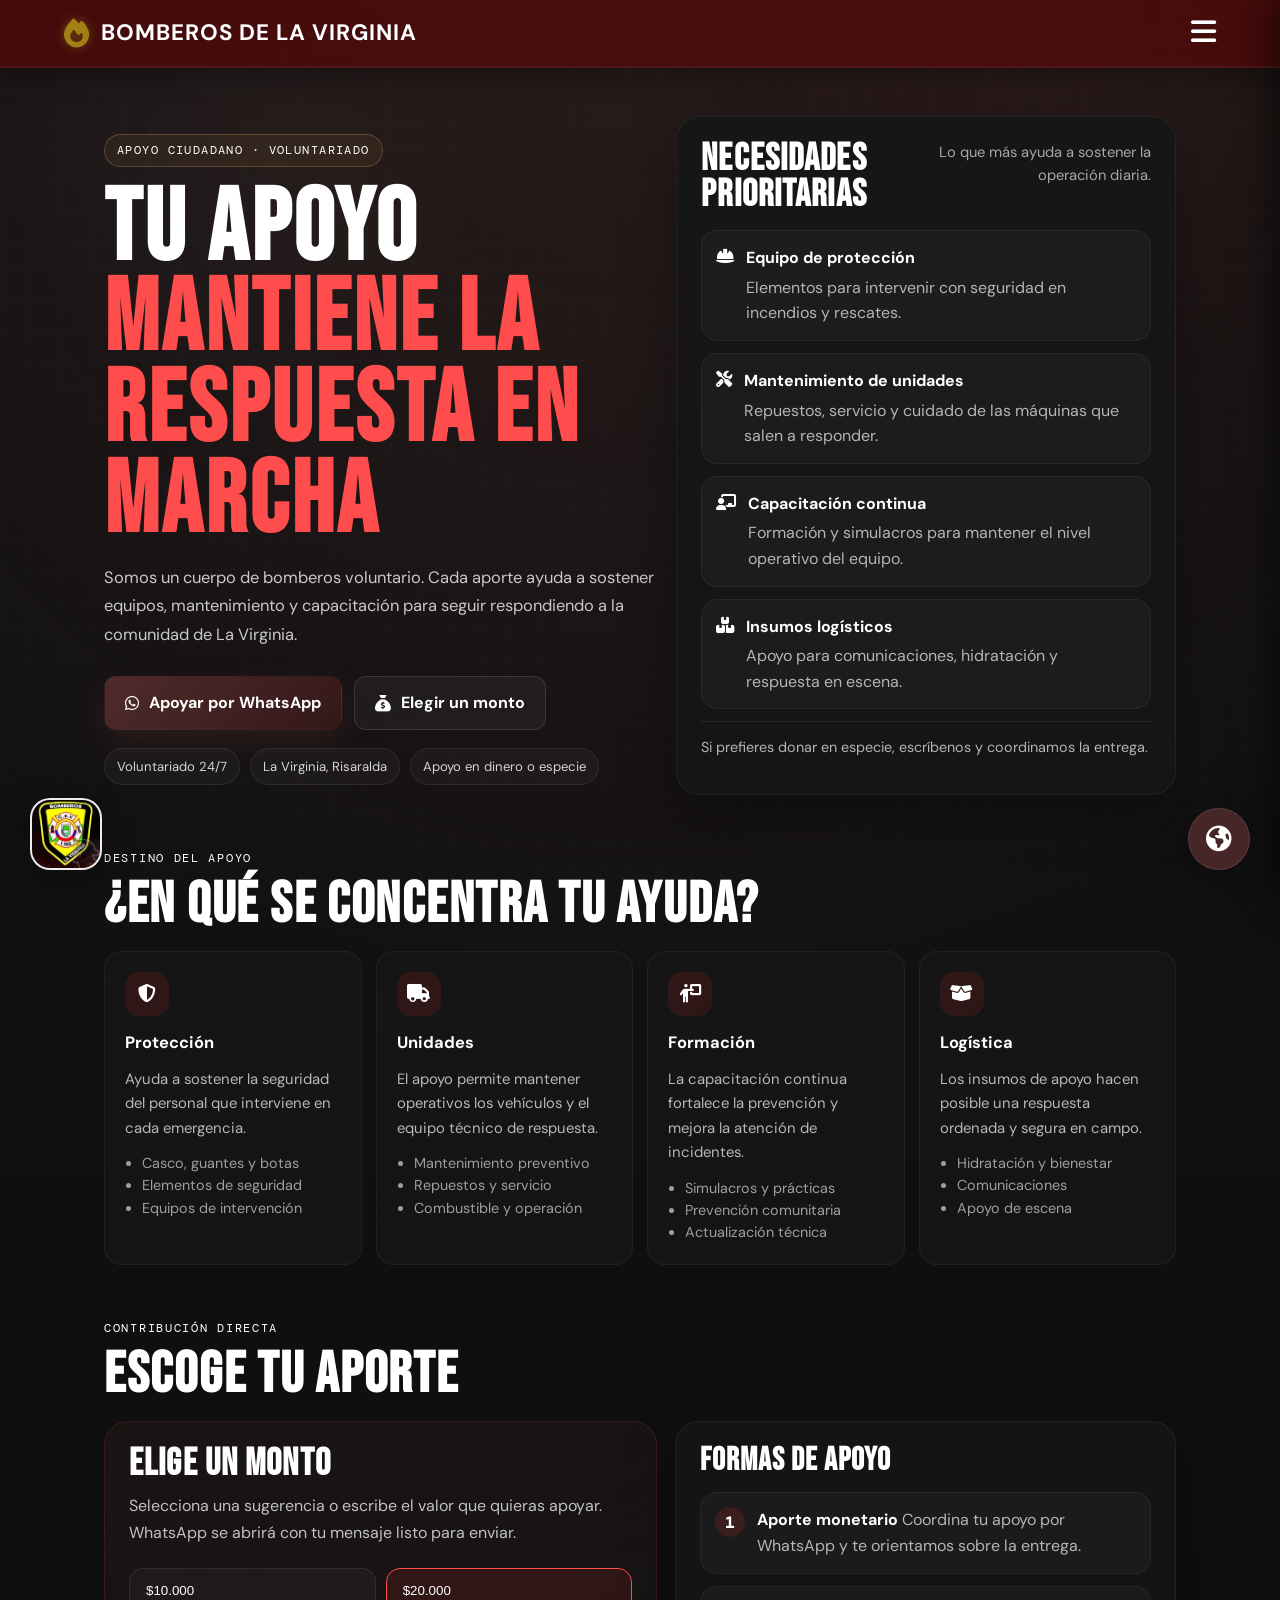
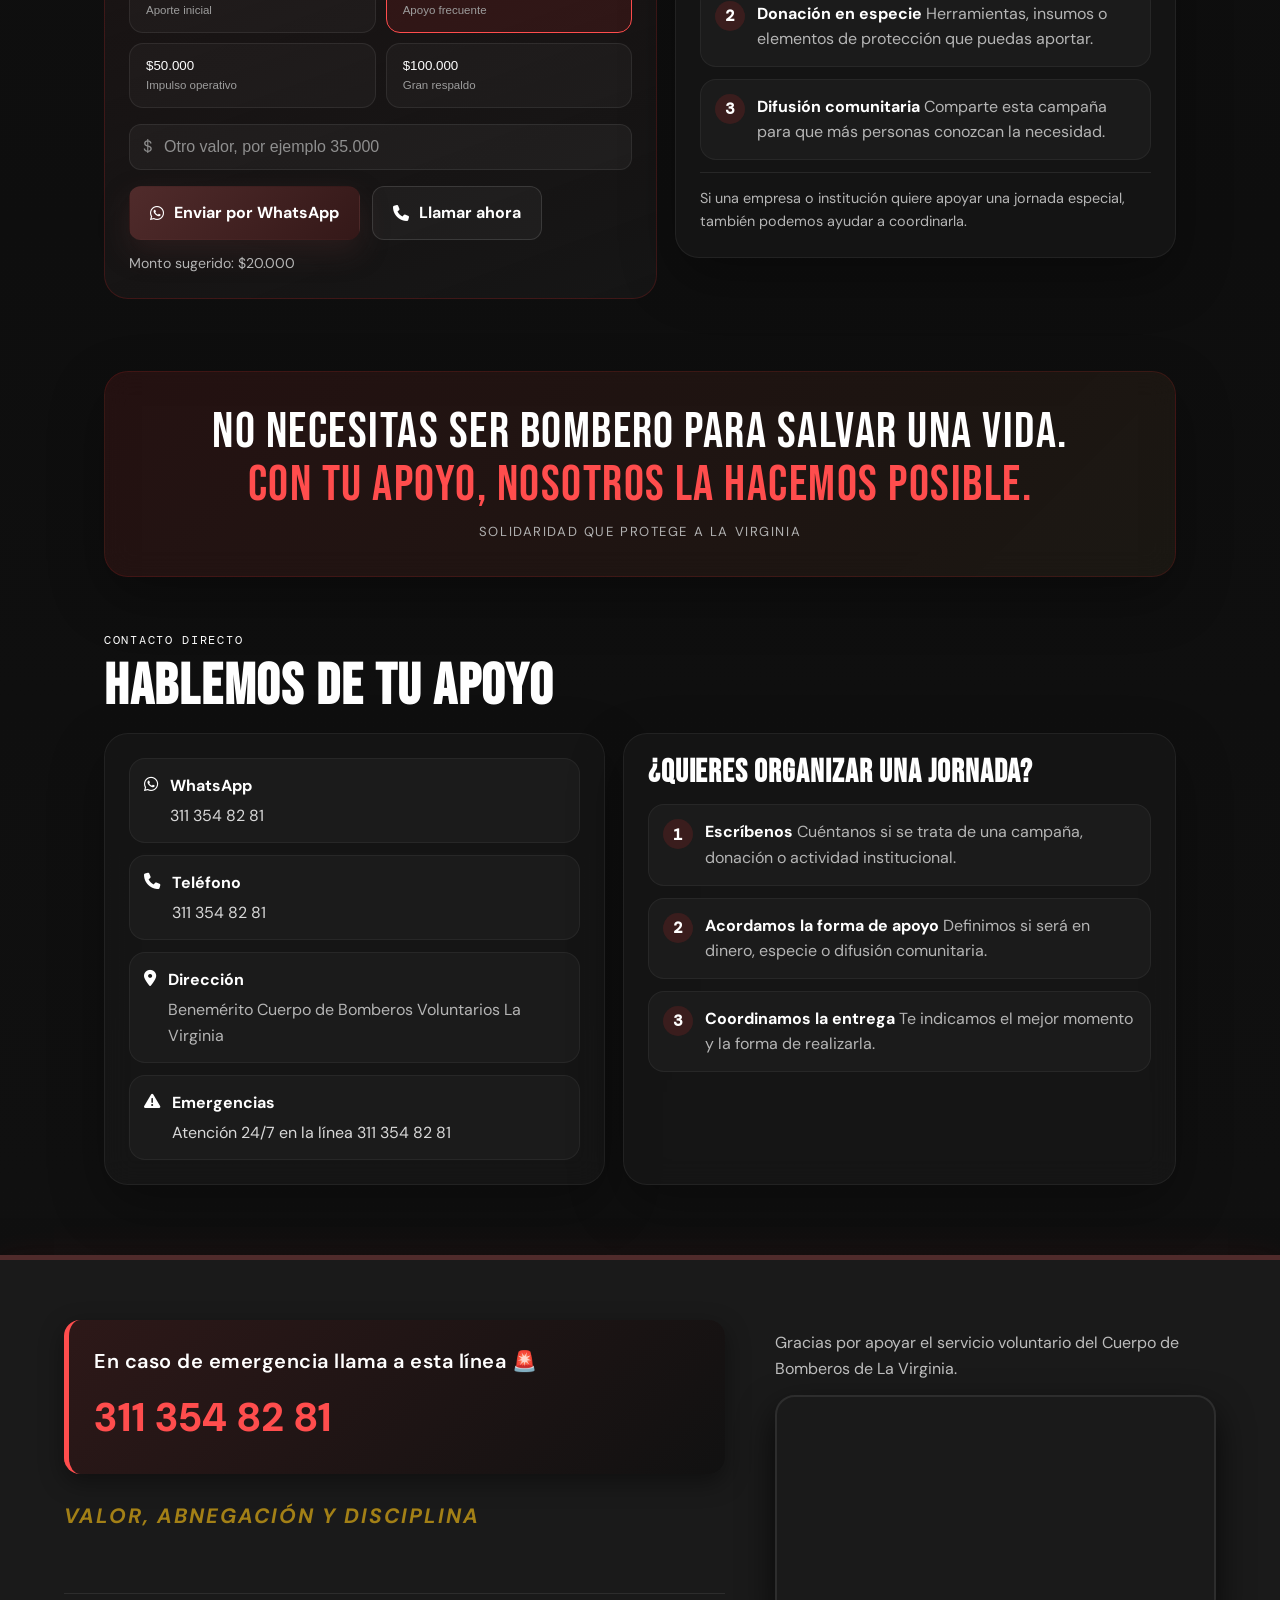
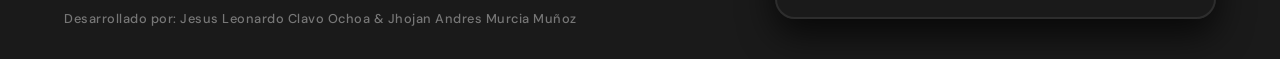
==== apoyo.html @ 65b12541 "Add support page" ====
<!DOCTYPE html>
<html lang="es">
<head>
    <meta charset="UTF-8">
    <meta name="viewport" content="width=device-width, initial-scale=1.0">
    <meta name="description" content="Apoya al Cuerpo de Bomberos Voluntarios de La Virginia con donaciones, coordinación por WhatsApp y aportes en especie.">
    <title>Apoyo - Bomberos de La Virginia</title>
    <link rel="preconnect" href="https://fonts.googleapis.com">
    <link rel="preconnect" href="https://fonts.gstatic.com" crossorigin>
    <link href="https://fonts.googleapis.com/css2?family=Bebas+Neue&family=DM+Sans:wght@400;500;700&family=DM+Mono:wght@400;500&display=swap" rel="stylesheet">
    <link rel="stylesheet" href="Style.css">
    <link rel="stylesheet" href="https://cdnjs.cloudflare.com/ajax/libs/font-awesome/6.4.0/css/all.min.css">
    <style>
        :root {
            --support-title-font: 'Bebas Neue', sans-serif;
            --support-body-font: 'DM Sans', var(--fuente-principal);
            --support-mono-font: 'DM Mono', monospace;
        }

        html {
            scroll-behavior: smooth;
        }

        body.support-page {
            position: relative;
            background:
                radial-gradient(circle at top, rgba(80, 43, 43, 0.36), transparent 34%),
                linear-gradient(180deg, #121212 0%, #0e0e0e 56%, #111111 100%);
            color: var(--blanco-puro);
            font-family: var(--support-body-font);
        }

        body.support-page::before {
            content: '';
            position: fixed;
            inset: 0;
            background-image:
                radial-gradient(circle at 20% 18%, rgba(255, 255, 255, 0.05) 0, rgba(255, 255, 255, 0) 26%),
                radial-gradient(circle at 85% 8%, rgba(255, 77, 77, 0.10) 0, rgba(255, 77, 77, 0) 30%),
                linear-gradient(rgba(255, 255, 255, 0.03) 1px, transparent 1px),
                linear-gradient(90deg, rgba(255, 255, 255, 0.03) 1px, transparent 1px);
            background-size: auto, auto, 30px 30px, 30px 30px;
            pointer-events: none;
            z-index: 0;
            opacity: 0.45;
        }

        .support-main {
            position: relative;
            z-index: 1;
            padding-bottom: 10px;
        }

        .support-hero,
        .support-section,
        .support-quote {
            max-width: 1200px;
            margin: 0 auto;
            padding-left: 5%;
            padding-right: 5%;
        }

        .support-hero {
            display: grid;
            grid-template-columns: minmax(0, 1.05fr) minmax(320px, 0.95fr);
            gap: 20px;
            align-items: stretch;
            padding-top: 48px;
        }

        .support-copy {
            padding: 18px 0 10px;
        }

        .support-kicker {
            display: inline-flex;
            align-items: center;
            gap: 8px;
            padding: 6px 12px;
            border-radius: 999px;
            border: 1px solid rgba(212, 168, 83, 0.28);
            background: rgba(212, 168, 83, 0.08);
            color: var(--oro-light);
            font-family: var(--support-mono-font);
            font-size: 0.74rem;
            letter-spacing: 0.12em;
            text-transform: uppercase;
            margin-bottom: 18px;
        }

        .support-title {
            font-family: var(--support-title-font);
            font-size: clamp(3.6rem, 8vw, 6.3rem);
            line-height: 0.9;
            letter-spacing: 0.03em;
            margin: 0 0 16px;
        }

        .support-title span {
            color: var(--rojo-alerta);
            display: block;
        }

        .support-lead {
            max-width: 62ch;
            color: #c9c9c9;
            font-size: 1.03rem;
            line-height: 1.75;
        }

        .support-actions {
            display: flex;
            flex-wrap: wrap;
            gap: 12px;
            margin: 26px 0 18px;
        }

        .support-btn {
            display: inline-flex;
            align-items: center;
            justify-content: center;
            gap: 10px;
            padding: 13px 20px;
            border-radius: 12px;
            text-decoration: none;
            font-weight: 700;
            border: 1px solid transparent;
            transition: transform 0.2s ease, box-shadow 0.2s ease, border-color 0.2s ease, background 0.2s ease;
        }

        .support-btn:hover {
            transform: translateY(-2px);
        }

        .support-btn:focus-visible,
        .amount-btn:focus-visible,
        .custom-amount input:focus-visible {
            outline: 2px solid rgba(255, 77, 77, 0.5);
            outline-offset: 2px;
        }

        .support-btn.primary {
            background: linear-gradient(135deg, var(--rojo-principal), #341818);
            color: var(--blanco-puro);
            box-shadow: 0 12px 28px rgba(80, 43, 43, 0.34);
        }

        .support-btn.secondary {
            background: rgba(255, 255, 255, 0.04);
            border-color: rgba(255, 255, 255, 0.12);
            color: var(--blanco-puro);
        }

        .support-tags {
            display: flex;
            flex-wrap: wrap;
            gap: 10px;
            margin-top: 18px;
        }

        .support-tag {
            padding: 7px 12px;
            border-radius: 999px;
            border: 1px solid rgba(255, 255, 255, 0.08);
            background: rgba(255, 255, 255, 0.03);
            color: #d5d5d5;
            font-size: 0.82rem;
        }

        .support-panel,
        .support-card,
        .contact-card,
        .quote-panel {
            background: rgba(22, 22, 22, 0.88);
            border: 1px solid rgba(255, 255, 255, 0.06);
            border-radius: 24px;
            box-shadow: 0 20px 55px rgba(0, 0, 0, 0.32);
            backdrop-filter: blur(14px);
        }

        .support-panel {
            padding: 24px;
        }

        .support-panel-head {
            display: flex;
            justify-content: space-between;
            gap: 12px;
            align-items: flex-start;
            margin-bottom: 18px;
        }

        .support-panel-head h3,
        .support-card h4,
        .donation-card h3 {
            font-family: var(--support-title-font);
            letter-spacing: 0.03em;
            line-height: 0.95;
        }

        .support-panel-head h3 {
            font-size: 2.35rem;
        }

        .support-panel-head p {
            max-width: 24ch;
            color: #a8a8a8;
            font-size: 0.92rem;
            line-height: 1.6;
            text-align: right;
        }

        .support-list {
            display: grid;
            gap: 12px;
        }

        .support-list-item {
            display: flex;
            gap: 12px;
            padding: 14px;
            border-radius: 16px;
            background: rgba(255, 255, 255, 0.03);
            border: 1px solid rgba(255, 255, 255, 0.05);
        }

        .support-list-item i {
            margin-top: 3px;
            color: var(--oro-light);
            font-size: 1.02rem;
            flex-shrink: 0;
        }

        .support-list-item strong,
        .contact-item strong {
            display: block;
            margin-bottom: 4px;
            color: var(--blanco-puro);
        }

        .support-list-item span,
        .contact-item span,
        .step-item span,
        .support-panel-note,
        .donation-hint {
            color: #b5b5b5;
            line-height: 1.6;
        }

        .support-panel-note {
            margin-top: 12px;
            padding-top: 14px;
            border-top: 1px solid rgba(255, 255, 255, 0.08);
            font-size: 0.9rem;
        }

        .support-section {
            padding-top: 54px;
        }

        .support-quote {
            padding-top: 54px;
        }

        .section-heading {
            margin-bottom: 20px;
            display: flex;
            flex-direction: column;
            gap: 10px;
        }

        .section-eyebrow {
            font-family: var(--support-mono-font);
            font-size: 0.76rem;
            letter-spacing: 0.14em;
            text-transform: uppercase;
            color: var(--oro-light);
        }

        .section-heading h2 {
            font-family: var(--support-title-font);
            font-size: clamp(2.35rem, 4.5vw, 3.8rem);
            line-height: 0.92;
            letter-spacing: 0.03em;
        }

        .need-grid {
            display: grid;
            grid-template-columns: repeat(4, 1fr);
            gap: 14px;
        }

        .need-card {
            padding: 20px;
            border-radius: 18px;
            background: rgba(22, 22, 22, 0.88);
            border: 1px solid rgba(255, 255, 255, 0.06);
            transition: transform 0.2s ease, border-color 0.2s ease;
        }

        .need-card:hover {
            transform: translateY(-3px);
            border-color: rgba(255, 77, 77, 0.35);
        }

        .need-icon {
            width: 44px;
            height: 44px;
            border-radius: 14px;
            display: flex;
            align-items: center;
            justify-content: center;
            margin-bottom: 14px;
            background: rgba(198, 40, 40, 0.15);
            color: var(--rojo-vivo);
            font-size: 1.15rem;
        }

        .need-card h3 {
            margin-bottom: 10px;
            font-size: 1.03rem;
        }

        .need-card p {
            color: #b8b8b8;
            font-size: 0.93rem;
            line-height: 1.65;
        }

        .need-list {
            margin-top: 12px;
            padding-left: 17px;
            color: #9f9f9f;
            font-size: 0.9rem;
            line-height: 1.55;
        }

        .support-split {
            display: grid;
            grid-template-columns: minmax(0, 1.05fr) minmax(320px, 0.95fr);
            gap: 18px;
            align-items: start;
        }

        .donation-card,
        .support-card,
        .contact-card {
            padding: 24px;
        }

        .donation-card {
            background: linear-gradient(160deg, rgba(80, 43, 43, 0.18), rgba(22, 22, 22, 0.96));
            border: 1px solid rgba(198, 40, 40, 0.22);
            border-radius: 24px;
        }

        .donation-card h3 {
            font-size: 2.35rem;
            margin-bottom: 10px;
        }

        .donation-card p {
            color: #c2c2c2;
            line-height: 1.7;
        }

        .amount-grid {
            display: grid;
            grid-template-columns: repeat(2, 1fr);
            gap: 10px;
            margin: 22px 0 16px;
        }

        .amount-btn {
            width: 100%;
            padding: 14px 16px;
            border-radius: 14px;
            border: 1px solid rgba(255, 255, 255, 0.08);
            background: rgba(255, 255, 255, 0.03);
            color: var(--blanco-puro);
            text-align: left;
            cursor: pointer;
            transition: transform 0.2s ease, border-color 0.2s ease, background 0.2s ease;
        }

        .amount-btn:hover {
            transform: translateY(-2px);
            border-color: rgba(255, 77, 77, 0.28);
        }

        .amount-btn.active {
            border-color: var(--rojo-alerta);
            background: rgba(198, 40, 40, 0.14);
        }

        .amount-btn small {
            display: block;
            margin-top: 4px;
            color: #9d9d9d;
            font-size: 0.72rem;
            line-height: 1.4;
        }

        .custom-amount {
            position: relative;
            margin-bottom: 16px;
        }

        .custom-amount span {
            position: absolute;
            left: 14px;
            top: 50%;
            transform: translateY(-50%);
            color: #8d8d8d;
            font-family: var(--support-mono-font);
        }

        .custom-amount input {
            width: 100%;
            border-radius: 12px;
            border: 1px solid rgba(255, 255, 255, 0.08);
            background: rgba(255, 255, 255, 0.04);
            color: var(--blanco-puro);
            padding: 13px 14px 13px 34px;
            font-size: 1rem;
        }

        .custom-amount input::placeholder {
            color: #8f8f8f;
        }

        .cta-row {
            display: flex;
            flex-wrap: wrap;
            gap: 12px;
            align-items: center;
            margin-top: 6px;
        }

        .donation-hint {
            margin-top: 12px;
            font-size: 0.88rem;
        }

        .support-card h4 {
            font-size: 2rem;
            margin-bottom: 16px;
        }

        .priority-list,
        .support-steps,
        .contact-list {
            display: grid;
            gap: 12px;
        }

        .priority-item,
        .step-item,
        .contact-item {
            padding: 14px;
            border-radius: 16px;
            border: 1px solid rgba(255, 255, 255, 0.05);
            background: rgba(255, 255, 255, 0.03);
        }

        .priority-head {
            display: flex;
            justify-content: space-between;
            gap: 12px;
            align-items: center;
            margin-bottom: 7px;
            font-size: 0.92rem;
        }

        .priority-head span:last-child {
            color: #9c9c9c;
            font-family: var(--support-mono-font);
            font-size: 0.74rem;
            letter-spacing: 0.08em;
            text-transform: uppercase;
        }

        .priority-track {
            height: 7px;
            border-radius: 999px;
            background: rgba(255, 255, 255, 0.06);
            overflow: hidden;
        }

        .priority-fill {
            height: 100%;
            width: 0;
            border-radius: inherit;
            transition: width 1.2s cubic-bezier(0.22, 1, 0.36, 1);
        }

        .step-item {
            display: flex;
            gap: 12px;
        }

        .step-index {
            width: 30px;
            height: 30px;
            border-radius: 50%;
            flex-shrink: 0;
            display: flex;
            align-items: center;
            justify-content: center;
            background: rgba(198, 40, 40, 0.18);
            color: var(--rojo-vivo);
            font-weight: 700;
            font-family: var(--support-mono-font);
        }

        .contact-grid {
            display: grid;
            grid-template-columns: minmax(0, 0.95fr) minmax(320px, 1.05fr);
            gap: 18px;
            align-items: stretch;
        }

        .contact-item {
            display: flex;
            gap: 12px;
            align-items: flex-start;
        }

        .contact-item i {
            margin-top: 3px;
            color: var(--oro-light);
            font-size: 1.02rem;
            flex-shrink: 0;
        }

        .contact-item a {
            color: #d8d8d8;
            text-decoration: none;
        }

        .contact-item a:hover {
            color: var(--rojo-alerta);
        }

        .quote-panel {
            margin-top: 18px;
            padding: 34px 28px;
            text-align: center;
            background: linear-gradient(135deg, rgba(198, 40, 40, 0.12), rgba(212, 168, 83, 0.06));
            border: 1px solid rgba(198, 40, 40, 0.18);
        }

        .quote-text {
            font-family: var(--support-title-font);
            font-size: clamp(2rem, 4vw, 3.1rem);
            line-height: 1.05;
            letter-spacing: 0.03em;
            color: var(--blanco-puro);
            margin-bottom: 10px;
        }

        .quote-text em {
            color: var(--rojo-alerta);
            font-style: normal;
        }

        .quote-author {
            color: #b0b0b0;
            font-size: 0.82rem;
            letter-spacing: 0.12em;
            text-transform: uppercase;
        }

        .nav-menu a.active {
            background: rgba(80, 43, 43, 0.5);
            color: var(--amarillo-hover);
        }

        .support-whatsapp {
            background: rgba(37, 211, 102, 0.88);
            backdrop-filter: var(--blur-efecto);
        }

        .support-call {
            background: rgba(163, 128, 22, 0.9);
            backdrop-filter: var(--blur-efecto);
        }

        .support-donate {
            background: rgba(80, 43, 43, 0.9);
            backdrop-filter: var(--blur-efecto);
        }

        .reveal {
            opacity: 0;
            transform: translateY(22px);
            transition: opacity 0.7s ease, transform 0.7s ease;
        }

        .reveal.visible {
            opacity: 1;
            transform: none;
        }

        @media (max-width: 1024px) {
            .support-hero,
            .support-split,
            .contact-grid {
                grid-template-columns: 1fr;
            }

            .need-grid {
                grid-template-columns: repeat(2, 1fr);
            }
        }

        @media (max-width: 720px) {
            .support-hero {
                padding-top: 36px;
            }

            .support-panel-head {
                flex-direction: column;
            }

            .support-panel-head p {
                text-align: left;
            }

            .need-grid,
            .amount-grid {
                grid-template-columns: 1fr;
            }

            .support-actions,
            .cta-row {
                flex-direction: column;
                align-items: stretch;
            }

            .support-btn {
                width: 100%;
            }

            .support-section {
                padding-top: 42px;
            }
        }
    </style>
</head>
<body class="support-page">

    <div class="static-logo-left" style="position: fixed !important; bottom: 30px !important; left: 30px !important; z-index: 99999 !important; top: auto !important;">
        <img src="imagenes/primerslot/logo.jpg" alt="Logo Bomberos">
    </div>

    <div class="social-floating-menu" style="position: fixed !important; bottom: 30px !important; right: 30px !important; z-index: 99999 !important; top: auto !important;">
        <div class="main-planet-btn">
            <i class="fa-solid fa-earth-americas"></i>
        </div>
        <div class="sub-social-buttons">
            <a href="https://wa.me/573113548281?text=Hola%2C%20quiero%20apoyar%20al%20Cuerpo%20de%20Bomberos%20Voluntarios%20de%20La%20Virginia." target="_blank" rel="noopener noreferrer" class="social-icon-btn support-whatsapp" title="WhatsApp" aria-label="WhatsApp"><i class="fa-brands fa-whatsapp"></i></a>
            <a href="tel:3113548281" class="social-icon-btn support-call" title="Llamar" aria-label="Llamar"><i class="fa-solid fa-phone"></i></a>
            <a href="#donar" class="social-icon-btn support-donate" title="Donar" aria-label="Donar"><i class="fa-solid fa-hand-holding-heart"></i></a>
        </div>
    </div>

    <div class="menu-overlay" id="menuOverlay"></div>

    <header>
        <div class="logo-container">
            <i class="fa-solid fa-fire"></i>
            <h1>BOMBEROS DE LA VIRGINIA</h1>
        </div>
        <button class="menu-hamburger" id="hamburgerBtn" aria-label="Abrir menú">
            <i class="fa-solid fa-bars"></i>
        </button>
    </header>

    <nav class="nav-menu" id="navMenu">
        <a href="index.html#inicio"><i class="fa-solid fa-house" style="margin-right: 10px;"></i> Inicio</a>
        <a href="SobreNosotros.html"><i class="fa-solid fa-users" style="margin-right: 10px;"></i> Sobre Nosotros</a>
        <a href="#apoyo" class="active"><i class="fa-solid fa-hand-holding-heart" style="margin-right: 10px;"></i> Apoyo</a>
        <a href="#contacto"><i class="fa-solid fa-envelope" style="margin-right: 10px;"></i> Contacta</a>
    </nav>

    <main class="support-main">
        <section class="support-hero" id="inicio">
            <div class="support-copy reveal">
                <div class="support-kicker">Apoyo ciudadano · voluntariado</div>
                <h2 class="support-title">Tu apoyo<br><span>mantiene la respuesta en marcha</span></h2>
                <p class="support-lead">Somos un cuerpo de bomberos voluntario. Cada aporte ayuda a sostener equipos, mantenimiento y capacitación para seguir respondiendo a la comunidad de La Virginia.</p>
                <div class="support-actions">
                    <a class="support-btn primary" id="heroWhatsapp" href="https://wa.me/573113548281?text=Hola%2C%20quiero%20apoyar%20al%20Cuerpo%20de%20Bomberos%20Voluntarios%20de%20La%20Virginia%20con%20%2420.000.%20%C2%BFMe%20pueden%20orientar%3F" target="_blank" rel="noopener noreferrer"><i class="fa-brands fa-whatsapp"></i> Apoyar por WhatsApp</a>
                    <a class="support-btn secondary" href="#donar"><i class="fa-solid fa-sack-dollar"></i> Elegir un monto</a>
                </div>
                <div class="support-tags">
                    <span class="support-tag">Voluntariado 24/7</span>
                    <span class="support-tag">La Virginia, Risaralda</span>
                    <span class="support-tag">Apoyo en dinero o especie</span>
                </div>
            </div>

            <aside class="support-panel reveal">
                <div class="support-panel-head">
                    <h3>Necesidades prioritarias</h3>
                    <p>Lo que más ayuda a sostener la operación diaria.</p>
                </div>
                <div class="support-list">
                    <div class="support-list-item">
                        <i class="fa-solid fa-helmet-safety"></i>
                        <div>
                            <strong>Equipo de protección</strong>
                            <span>Elementos para intervenir con seguridad en incendios y rescates.</span>
                        </div>
                    </div>
                    <div class="support-list-item">
                        <i class="fa-solid fa-screwdriver-wrench"></i>
                        <div>
                            <strong>Mantenimiento de unidades</strong>
                            <span>Repuestos, servicio y cuidado de las máquinas que salen a responder.</span>
                        </div>
                    </div>
                    <div class="support-list-item">
                        <i class="fa-solid fa-chalkboard-user"></i>
                        <div>
                            <strong>Capacitación continua</strong>
                            <span>Formación y simulacros para mantener el nivel operativo del equipo.</span>
                        </div>
                    </div>
                    <div class="support-list-item">
                        <i class="fa-solid fa-boxes-stacked"></i>
                        <div>
                            <strong>Insumos logísticos</strong>
                            <span>Apoyo para comunicaciones, hidratación y respuesta en escena.</span>
                        </div>
                    </div>
                </div>
                <div class="support-panel-note">Si prefieres donar en especie, escríbenos y coordinamos la entrega.</div>
            </aside>
        </section>

        <section class="support-section" id="apoyo">
            <div class="section-heading reveal">
                <div class="section-eyebrow">Destino del apoyo</div>
                <h2>¿En qué se concentra tu ayuda?</h2>
            </div>

            <div class="need-grid">
                <article class="need-card reveal">
                    <div class="need-icon"><i class="fa-solid fa-shield-halved"></i></div>
                    <h3>Protección</h3>
                    <p>Ayuda a sostener la seguridad del personal que interviene en cada emergencia.</p>
                    <ul class="need-list">
                        <li>Casco, guantes y botas</li>
                        <li>Elementos de seguridad</li>
                        <li>Equipos de intervención</li>
                    </ul>
                </article>
                <article class="need-card reveal" style="transition-delay: 0.05s;">
                    <div class="need-icon"><i class="fa-solid fa-truck"></i></div>
                    <h3>Unidades</h3>
                    <p>El apoyo permite mantener operativos los vehículos y el equipo técnico de respuesta.</p>
                    <ul class="need-list">
                        <li>Mantenimiento preventivo</li>
                        <li>Repuestos y servicio</li>
                        <li>Combustible y operación</li>
                    </ul>
                </article>
                <article class="need-card reveal" style="transition-delay: 0.1s;">
                    <div class="need-icon"><i class="fa-solid fa-person-chalkboard"></i></div>
                    <h3>Formación</h3>
                    <p>La capacitación continua fortalece la prevención y mejora la atención de incidentes.</p>
                    <ul class="need-list">
                        <li>Simulacros y prácticas</li>
                        <li>Prevención comunitaria</li>
                        <li>Actualización técnica</li>
                    </ul>
                </article>
                <article class="need-card reveal" style="transition-delay: 0.15s;">
                    <div class="need-icon"><i class="fa-solid fa-box-open"></i></div>
                    <h3>Logística</h3>
                    <p>Los insumos de apoyo hacen posible una respuesta ordenada y segura en campo.</p>
                    <ul class="need-list">
                        <li>Hidratación y bienestar</li>
                        <li>Comunicaciones</li>
                        <li>Apoyo de escena</li>
                    </ul>
                </article>
            </div>
        </section>

        <section class="support-section" id="donar">
            <div class="section-heading reveal">
                <div class="section-eyebrow">Contribución directa</div>
                <h2>Escoge tu aporte</h2>
            </div>

            <div class="support-split">
                <div class="donation-card reveal">
                    <h3>Elige un monto</h3>
                    <p>Selecciona una sugerencia o escribe el valor que quieras apoyar. WhatsApp se abrirá con tu mensaje listo para enviar.</p>

                    <div class="amount-grid" id="amountGrid">
                        <button type="button" class="amount-btn" data-amount="10000" aria-pressed="false">$10.000<small>Aporte inicial</small></button>
                        <button type="button" class="amount-btn active" data-amount="20000" aria-pressed="true">$20.000<small>Apoyo frecuente</small></button>
                        <button type="button" class="amount-btn" data-amount="50000" aria-pressed="false">$50.000<small>Impulso operativo</small></button>
                        <button type="button" class="amount-btn" data-amount="100000" aria-pressed="false">$100.000<small>Gran respaldo</small></button>
                    </div>

                    <div class="custom-amount">
                        <span>$</span>
                        <input type="text" id="customAmount" inputmode="numeric" placeholder="Otro valor, por ejemplo 35.000" autocomplete="off">
                    </div>

                    <div class="cta-row">
                        <a id="donateWhatsapp" class="support-btn primary" href="https://wa.me/573113548281?text=Hola%2C%20quiero%20apoyar%20al%20Cuerpo%20de%20Bomberos%20Voluntarios%20de%20La%20Virginia%20con%20%2420.000.%20%C2%BFMe%20pueden%20orientar%3F" target="_blank" rel="noopener noreferrer"><i class="fa-brands fa-whatsapp"></i> Enviar por WhatsApp</a>
                        <a class="support-btn secondary" href="tel:3113548281"><i class="fa-solid fa-phone"></i> Llamar ahora</a>
                    </div>

                    <div class="donation-hint" id="amountSummary">Monto sugerido: $20.000</div>
                </div>

                <div class="support-card reveal" style="transition-delay: 0.05s;">
                    <h4>Formas de apoyo</h4>
                    <div class="support-steps">
                        <div class="step-item">
                            <div class="step-index">1</div>
                            <div>
                                <strong>Aporte monetario</strong>
                                <span>Coordina tu apoyo por WhatsApp y te orientamos sobre la entrega.</span>
                            </div>
                        </div>
                        <div class="step-item">
                            <div class="step-index">2</div>
                            <div>
                                <strong>Donación en especie</strong>
                                <span>Herramientas, insumos o elementos de protección que puedas aportar.</span>
                            </div>
                        </div>
                        <div class="step-item">
                            <div class="step-index">3</div>
                            <div>
                                <strong>Difusión comunitaria</strong>
                                <span>Comparte esta campaña para que más personas conozcan la necesidad.</span>
                            </div>
                        </div>
                    </div>
                    <div class="support-panel-note">Si una empresa o institución quiere apoyar una jornada especial, también podemos ayudar a coordinarla.</div>
                </div>
            </div>
        </section>

        <section class="support-quote">
            <div class="quote-panel reveal">
                <div class="quote-text">No necesitas ser bombero para salvar una vida.<br><em>Con tu apoyo, nosotros la hacemos posible.</em></div>
                <div class="quote-author">Solidaridad que protege a La Virginia</div>
            </div>
        </section>

        <section class="support-section" id="contacto">
            <div class="section-heading reveal">
                <div class="section-eyebrow">Contacto directo</div>
                <h2>Hablemos de tu apoyo</h2>
            </div>

            <div class="contact-grid">
                <div class="contact-card reveal">
                    <div class="contact-list">
                        <div class="contact-item">
                            <i class="fa-brands fa-whatsapp"></i>
                            <div>
                                <strong>WhatsApp</strong>
                                <a href="https://wa.me/573113548281?text=Hola%2C%20quiero%20apoyar%20al%20Cuerpo%20de%20Bomberos%20Voluntarios%20de%20La%20Virginia." target="_blank" rel="noopener noreferrer">311 354 82 81</a>
                            </div>
                        </div>
                        <div class="contact-item">
                            <i class="fa-solid fa-phone"></i>
                            <div>
                                <strong>Teléfono</strong>
                                <a href="tel:3113548281">311 354 82 81</a>
                            </div>
                        </div>
                        <div class="contact-item">
                            <i class="fa-solid fa-location-dot"></i>
                            <div>
                                <strong>Dirección</strong>
                                <span>Benemérito Cuerpo de Bomberos Voluntarios La Virginia</span>
                            </div>
                        </div>
                        <div class="contact-item">
                            <i class="fa-solid fa-triangle-exclamation"></i>
                            <div>
                                <strong>Emergencias</strong>
                                <a href="tel:3113548281">Atención 24/7 en la línea 311 354 82 81</a>
                            </div>
                        </div>
                    </div>
                </div>

                <div class="support-card reveal" style="transition-delay: 0.05s;">
                    <h4>¿Quieres organizar una jornada?</h4>
                    <div class="support-steps">
                        <div class="step-item">
                            <div class="step-index">1</div>
                            <div>
                                <strong>Escríbenos</strong>
                                <span>Cuéntanos si se trata de una campaña, donación o actividad institucional.</span>
                            </div>
                        </div>
                        <div class="step-item">
                            <div class="step-index">2</div>
                            <div>
                                <strong>Acordamos la forma de apoyo</strong>
                                <span>Definimos si será en dinero, especie o difusión comunitaria.</span>
                            </div>
                        </div>
                        <div class="step-item">
                            <div class="step-index">3</div>
                            <div>
                                <strong>Coordinamos la entrega</strong>
                                <span>Te indicamos el mejor momento y la forma de realizarla.</span>
                            </div>
                        </div>
                    </div>
                </div>
            </div>
        </section>
    </main>

    <footer class="main-footer">
        <div class="footer-container">
            <div class="footer-left">
                <div class="emergency-box">
                    <h3>En caso de emergencia llama a esta línea 🚨</h3>
                    <a href="tel:3113548281" class="emergency-phone">311 354 82 81</a>
                </div>
                <p class="footer-motto">Valor, Abnegación y Disciplina</p>
                <div class="credits">
                    <p>Desarrollado por: Jesus Leonardo Clavo Ochoa &amp; Jhojan Andres Murcia Muñoz</p>
                </div>
            </div>

            <div class="footer-right">
                <p style="margin-bottom: 14px; color: #bdbdbd; line-height: 1.6;">Gracias por apoyar el servicio voluntario del Cuerpo de Bomberos de La Virginia.</p>
                <div class="map-wrapper">
                    <iframe
                        src="https://www.google.com/maps/embed?pb=!1m18!1m12!1m3!1d3977.171731557008!2d-75.8824106!3d4.8942693!2m3!1f0!2f0!3f0!3m2!1i1024!2i768!4f13.1!3m3!1m2!1s0x8e387f39b6da5555%3A0xcf9da67ea107ad0e!2sBenem%C3%A9rito%20Cuerpo%20de%20Bomberos%20Voluntarios%20La%20Virginia!5e0!3m2!1ses!2sco!4v1717694400000!5m2!1ses!2sco"
                        width="100%"
                        height="220"
                        style="border:0;"
                        allowfullscreen=""
                        loading="lazy"
                        title="Ubicación del Cuerpo de Bomberos Voluntarios La Virginia"
                        referrerpolicy="no-referrer-when-downgrade">
                    </iframe>
                </div>
            </div>
        </div>
    </footer>

    <script src="script.js"></script>
    <script>
        const whatsappBase = 'https://wa.me/573113548281?text=';
        const amountButtons = document.querySelectorAll('.amount-btn');
        const customAmount = document.getElementById('customAmount');
        const heroWhatsapp = document.getElementById('heroWhatsapp');
        const donateWhatsapp = document.getElementById('donateWhatsapp');
        const amountSummary = document.getElementById('amountSummary');
        const defaultButton = document.querySelector('.amount-btn.active');

        function formatAmount(value) {
            const digits = String(value).replace(/\D/g, '');
            if (!digits) {
                return '';
            }
            return digits.replace(/\B(?=(\d{3})+(?!\d))/g, '.');
        }

        function buildMessage(amountText) {
            if (amountText) {
                return `Hola, quiero apoyar al Cuerpo de Bomberos Voluntarios de La Virginia con $${amountText}. ¿Me pueden orientar?`;
            }
            return 'Hola, quiero apoyar al Cuerpo de Bomberos Voluntarios de La Virginia. ¿Me pueden orientar?';
        }

        function syncWhatsAppLinks(amountText, isCustom = false) {
            const formattedAmount = amountText ? formatAmount(amountText) : '';
            const message = buildMessage(formattedAmount || '');
            const url = `${whatsappBase}${encodeURIComponent(message)}`;

            heroWhatsapp.href = url;
            donateWhatsapp.href = url;
            amountSummary.textContent = formattedAmount
                ? (isCustom ? `Monto personalizado: $${formattedAmount}` : `Monto sugerido: $${formattedAmount}`)
                : 'Monto sugerido: $20.000';
        }

        function setActiveAmount(button) {
            amountButtons.forEach(current => {
                const isActive = current === button;
                current.classList.toggle('active', isActive);
                current.setAttribute('aria-pressed', String(isActive));
            });

            customAmount.value = '';
            syncWhatsAppLinks(button.dataset.amount, false);
        }

        amountButtons.forEach(button => {
            button.addEventListener('click', () => setActiveAmount(button));
        });

        customAmount.addEventListener('input', () => {
            const digits = customAmount.value.replace(/\D/g, '');

            if (!digits) {
                if (defaultButton) {
                    setActiveAmount(defaultButton);
                } else {
                    syncWhatsAppLinks('', false);
                }
                return;
            }

            amountButtons.forEach(current => {
                current.classList.remove('active');
                current.setAttribute('aria-pressed', 'false');
            });

            customAmount.value = formatAmount(digits);
            syncWhatsAppLinks(digits, true);
        });

        const observer = new IntersectionObserver((entries) => {
            entries.forEach(entry => {
                if (!entry.isIntersecting) {
                    return;
                }

                entry.target.classList.add('visible');

                entry.target.querySelectorAll('.priority-fill').forEach(fill => {
                    if (fill.dataset.animated) {
                        return;
                    }

                    fill.dataset.animated = '1';
                    fill.style.width = `${fill.dataset.width}%`;
                });
            });
        }, { threshold: 0.18 });

        document.querySelectorAll('.reveal').forEach(element => observer.observe(element));
        syncWhatsAppLinks('20000', false);
    </script>
</body>
</html>
---- Style.css ----
/* ========================================================================== */
/* --- VARIABLES DE COLOR (Esquema Oscuro, Transparencias y Tonos Suaves) --- */
/* ========================================================================== */
:root {
    --rojo-principal: #502b2b;   /* Rojo Bombero de tu footer (Identidad) */
    --rojo-oscuro: #a33c22;      /* Variante profunda para transiciones */
    --rojo-alerta: #ff4d4d;      /* Rojo vivo para el recuadro de emergencia */
    --blanco-puro: #FFFFFF;      /* Blanco para legibilidad y pureza */
    --gris-fondo: #1A1A1A;       /* El negro de tu footer usado como fondo base suave */
    --gris-suave: #2A2A2A;       /* Tono intermedio para contenedores */
    --amarillo-accion: #a38016;  /* Amarillo institucional */
    --amarillo-hover: #FFA000;
    --fuente-principal: 'Segoe UI', Tahoma, Geneva, Verdana, sans-serif;

    /* Efectos Avanzados de Cristal y Sombras */
    --bg-transparente-oscuro: rgba(26, 26, 26, 0.75);
    --blur-efecto: blur(12px);
    --sombra-suave: 0 8px 32px 0 rgba(0, 0, 0, 0.3);
    --sombra-resaltada: 0 15px 35px rgba(0, 0, 0, 0.6), 0 12px 40px rgba(255, 77, 77, 0.15);
}

/* --- ESTILOS GENERALES Y ANIMACIÓN DE ENTRADA --- */
* {
    margin: 0;
    padding: 0;
    box-sizing: border-box;
}

@keyframes fadeInPage {
    from { opacity: 0; }
    to { opacity: 1; }
}

html, body {
    position: static;
    min-height: 100vh;
    font-family: var(--fuente-principal);
    background-color: #121212; /* Fondo general ultra oscuro para descanso visual */
    color: var(--blanco-puro); /* Texto en blanco para legibilidad AAA */
    overflow-x: hidden;
    line-height: 1.6;
}

body {
    animation: fadeInPage 1s cubic-bezier(0.16, 1, 0.3, 1) forwards;
}

img {
    -webkit-user-drag: none;
    user-drag: none;
    user-select: none;
    -webkit-user-select: none;
    -moz-user-select: none;
}

/* ========================================================================== */
/* --- ELEMENTOS FLOTANTES (CORREGIDOS PARA SEGUIR EL SCROLL FIJOS) -------- */
/* ========================================================================== */

/* MENÚ FLOTANTE DE REDES SOCIALES (DERECHA) */
.social-floating-menu {
    position: fixed !important; /* Fuerza a que se quede estático en la pantalla */
    bottom: 30px !important;
    right: 30px !important;
    display: flex !important;
    flex-direction: column-reverse !important;
    align-items: center !important;
    gap: 15px !important;
    z-index: 99999 !important; /* Capa suprema por encima del footer y del blur */

    /* Despega el elemento del flujo base para que la GPU lo mueva sin trabas */
    transform: translate3d(0, 0, 0) !important;
    will-change: transform;
}

.main-planet-btn {
    width: 62px;
    height: 62px;
    background: rgba(80, 43, 43, 0.85);
    backdrop-filter: var(--blur-efecto);
    -webkit-backdrop-filter: var(--blur-efecto);
    color: var(--blanco-puro);
    border-radius: 50%;
    display: flex;
    align-items: center;
    justify-content: center;
    font-size: 1.6rem;
    cursor: pointer;
    box-shadow: var(--sombra-suave);
    transition: transform 0.4s cubic-bezier(0.175, 0.885, 0.32, 1.275), background 0.3s ease;
    border: 1px solid rgba(255,255,255,0.1);
}

.sub-social-buttons {
    display: flex;
    flex-direction: column;
    gap: 12px;
    opacity: 0;
    pointer-events: none;
    transform: translateY(25px);
    transition: all 0.4s cubic-bezier(0.175, 0.885, 0.32, 1.275);
}

.social-icon-btn {
    width: 52px;
    height: 52px;
    border-radius: 50%;
    display: flex;
    align-items: center;
    justify-content: center;
    color: var(--blanco-puro);
    font-size: 1.4rem;
    text-decoration: none;
    box-shadow: 0 5px 15px rgba(0,0,0,0.3);
    transition: transform 0.3s cubic-bezier(0.175, 0.885, 0.32, 1.275), filter 0.3s ease;
}

.social-icon-btn:hover {
    transform: scale(1.15) translateY(-2px);
    filter: brightness(1.15);
}

.whatsapp { background-color: rgba(37, 211, 102, 0.85); backdrop-filter: var(--blur-efecto); }
.facebook { background-color: rgba(24, 119, 242, 0.85); backdrop-filter: var(--blur-efecto); }
.instagram { background-color: rgba(225, 48, 108, 0.85); backdrop-filter: var(--blur-efecto); }

.social-floating-menu:hover .sub-social-buttons {
    opacity: 1;
    pointer-events: auto;
    transform: translateY(0);
}

.social-floating-menu:hover .main-planet-btn {
    background: var(--gris-suave);
    transform: rotate(45deg) scale(1.05);
}

/* LOGO ESTÁTICO FLOTANTE (IZQUIERDA) */
.static-logo-left {
    position: fixed !important; /* Fuerza a que te siga en el scroll */
    bottom: 30px !important;
    left: 30px !important;
    width: 72px !important;
    height: 72px !important;
    border-radius: 20px !important;
    overflow: hidden !important;
    background-color: rgba(255, 255, 255, 0.9) !important;
    backdrop-filter: var(--blur-efecto);
    -webkit-backdrop-filter: var(--blur-efecto);
    box-shadow: var(--sombra-suave) !important;
    display: flex !important;
    align-items: center !important;
    justify-content: center !important;
    z-index: 99999 !important; /* Misma prioridad alta */
    border: 2px solid rgba(255, 255, 255, 0.2) !important;

    transform: translate3d(0, 0, 0) !important;
    will-change: transform;
    transition: transform 0.3s ease;
}

.static-logo-left:hover {
    transform: scale(1.08) rotate(3deg) !important;
}

.static-logo-left img {
    width: 100% !important;
    height: 100% !important;
    object-fit: cover !important;
    display: block !important;
}


/* --- CABECERA CON TRANSPARENCIA (Glassmorphism) --- */
header {
    background: rgba(83, 8, 8, 0.75); /* Rojo de tu footer con transparencia suave */
    backdrop-filter: var(--blur-efecto);
    -webkit-backdrop-filter: var(--blur-efecto);
    color: var(--blanco-puro);
    display: flex;
    justify-content: space-between;
    align-items: center;
    padding: 15px 5%;
    position: sticky;
    top: 0;
    z-index: 1000;
    box-shadow: 0 4px 30px rgba(0, 0, 0, 0.4);
    border-bottom: 2px solid rgba(255, 255, 255, 0.05);
}

.logo-container {
    display: flex;
    align-items: center;
    gap: 12px;
}

.logo-container i {
    font-size: 1.8rem;
    color: var(--amarillo-accion);
    text-shadow: 0 0 10px rgba(163, 128, 22, 0.5);
    transition: transform 0.4s cubic-bezier(0.175, 0.885, 0.32, 1.275);
}

.logo-container:hover i {
    transform: scale(1.2) rotate(-15deg);
    color: var(--amarillo-hover);
}

.logo-container h1 {
    font-size: 1.4rem;
    font-weight: 700;
    letter-spacing: 1px;
}

/* Botón Hamburguesa */
.menu-hamburger {
    background: none;
    border: none;
    color: var(--blanco-puro);
    font-size: 1.8rem;
    cursor: pointer;
    transition: transform 0.3s ease, color 0.3s ease;
    z-index: 1100;
}

.menu-hamburger:hover {
    color: var(--amarillo-hover);
    transform: scale(1.1);
}

/* MENÚ DESPLEGABLE LATERAL */
.nav-menu {
    position: fixed;
    top: 0;
    right: -300px;
    width: 300px;
    height: 100vh;
    background: rgba(26, 26, 26, 0.85);
    backdrop-filter: var(--blur-efecto);
    -webkit-backdrop-filter: var(--blur-efecto);
    display: flex;
    flex-direction: column;
    padding-top: 90px;
    transition: right 0.5s cubic-bezier(0.16, 1, 0.3, 1);
    z-index: 1050;
    box-shadow: -10px 0 30px rgba(0,0,0,0.5);
    border-left: 3px solid var(--rojo-principal);
}

.nav-menu.active {
    right: 0;
}

.nav-menu a {
    color: var(--blanco-puro);
    text-decoration: none;
    padding: 22px 30px;
    font-size: 1.1rem;
    font-weight: 600;
    border-bottom: 1px solid rgba(255, 255, 255, 0.05);
    transition: all 0.3s ease;
}

.nav-menu a:hover {
    background: rgba(80, 43, 43, 0.5);
    padding-left: 40px;
    color: var(--amarillo-hover);
}

/* Overlay con desenfoque de fondo */
.menu-overlay {
    position: fixed;
    top: 0;
    left: 0;
    width: 100vw;
    height: 100vh;
    background: rgba(0, 0, 0, 0.5);
    backdrop-filter: blur(4px);
    -webkit-backdrop-filter: blur(4px);
    display: none;
    z-index: 1040;
}

.menu-overlay.active {
    display: block;
}

/* --- SECCIÓN HERO --- */
.hero-section {
    display: flex;
    min-height: 75vh;
    align-items: center;
    background-color: var(--gris-fondo);
}

.hero-slider-container {
    width: 50%;
    height: 75vh;
    padding: 40px;
    display: flex;
    align-items: center;
    justify-content: center;
}

.slider-wrapper {
    width: 100%;
    height: 100%;
    position: relative;
    overflow: hidden;
    border-radius: 24px;
    box-shadow: var(--sombra-suave);
    border: 1px solid rgba(255, 255, 255, 0.05);
    transition: transform 0.4s ease, box-shadow 0.4s ease;
}

.slider-wrapper:hover {
    transform: translateY(-5px);
    box-shadow: 0 12px 40px rgba(0,0,0,0.5);
}

.slide {
    position: absolute;
    top: 0;
    left: 0;
    width: 100%;
    height: 100%;
    opacity: 0;
    transition: opacity 1s ease-in-out;
    object-fit: contain;
    background-color: #0d0d0d;
}

.slide.active {
    opacity: 1;
}

.hero-text {
    width: 50%;
    padding: 60px;
    display: flex;
    flex-direction: column;
    justify-content: center;
}

.hero-text h2 {
    font-size: 2.6rem;
    color: var(--blanco-puro);
    margin-bottom: 20px;
    font-weight: 800;
    text-shadow: 0 2px 10px rgba(0,0,0,0.3);
}

.hero-text p {
    font-size: 1.1rem;
    color: #b3b3b3;
    margin-bottom: 25px;
    text-align: justify;
}

/* --- SEPARADORES DE SECCIÓN --- */
.section-divider {
    height: 2px;
    background: linear-gradient(to right, transparent, rgba(255, 255, 255, 0.15), transparent);
    margin: 40px 10%;
    border: none;
}

/* --- SECCIÓN DE DONACIONES --- */
.donation-section {
    background: rgba(42, 42, 42, 0.4);
    backdrop-filter: var(--blur-efecto);
    -webkit-backdrop-filter: var(--blur-efecto);
    padding: 60px 10%;
    display: flex;
    align-items: center;
    justify-content: space-between;
    gap: 40px;
    border-radius: 24px;
    margin: 0 5%;
    box-shadow: var(--sombra-suave);
    border: 1px solid rgba(255, 255, 255, 0.05);
    transition: transform 0.3s ease;
}

.donation-section:hover {
    transform: scale(1.01);
}

.donation-left h3 {
    font-size: 2.2rem;
    color: var(--blanco-puro);
    margin-bottom: 15px;
    font-weight: 800;
}

.donation-left p {
    font-size: 1.15rem;
    color: #cccccc;
}

/* --- BOTÓN DE DONACIONES --- */
.btn-donation {
    position: relative;
    background: linear-gradient(135deg, var(--rojo-principal) 0%, #3a1e1e 100%);
    color: var(--blanco-puro);
    border: 1px solid rgba(255, 255, 255, 0.1);
    padding: 18px 45px;
    font-size: 1.2rem;
    font-weight: 700;
    text-transform: uppercase;
    border-radius: 12px;
    cursor: pointer;
    box-shadow: 0 4px 15px rgba(0, 0, 0, 0.4);
    white-space: nowrap;
    transition: transform 0.4s cubic-bezier(0.25, 1, 0.5, 1), box-shadow 0.6s ease, border-color 0.6s ease;
}

.btn-donation:hover {
    transform: translateY(-4px);
    border-color: rgba(163, 128, 22, 0.6);
    box-shadow: 0 0 20px rgba(163, 128, 22, 0.4), 0 0 40px rgba(80, 43, 43, 0.6), 0 8px 25px rgba(0, 0, 0, 0.5);
}

.btn-donation:active {
    transform: translateY(1px);
    background: #151515;
    border-color: rgba(255, 255, 255, 0.05);
    box-shadow: inset 0 3px 10px rgba(0,0,0,0.8), 0 2px 5px rgba(0,0,0,0.5);
    transition: all 0.1s ease;
}

.smoke-particle {
    position: absolute;
    pointer-events: none;
    background: radial-gradient(circle, rgba(200,200,200,0.4) 0%, rgba(150,150,150,0.1) 50%, transparent 70%);
    border-radius: 50%;
    z-index: 999;
    animation: smokeRise 1.2s cubic-bezier(0.16, 1, 0.3, 1) forwards;
}

@keyframes smokeRise {
    0% { transform: translate(0, 0) scale(0.3); opacity: 0.8; filter: blur(2px); }
    50% { opacity: 0.4; filter: blur(6px); }
    100% { transform: translate(var(--x-drift), -80px) scale(2.5); opacity: 0; filter: blur(12px); }
}

/* --- SECCIÓN INFERIOR INFO --- */
.info-section {
    display: flex;
    min-height: 60vh;
    align-items: center;
    background-color: var(--gris-fondo);
}

.info-text {
    width: 50%;
    padding: 60px;
}

.info-text h3 {
    font-size: 2.2rem;
    color: var(--blanco-puro);
    margin-bottom: 20px;
    font-weight: 800;
    border-left: 6px solid var(--rojo-principal);
    padding-left: 18px;
}

.info-text p {
    font-size: 1.1rem;
    color: #b3b3b3;
    text-align: justify;
}

.info-slider-container {
    width: 50%;
    height: 60vh;
    padding: 40px;
}

/* --- RESPONSIVIDAD GENERAL --- */
@media (max-width: 768px) {
    .hero-section, .info-section { flex-direction: column; padding: 20px 0; }
    .donation-section { flex-direction: column; padding: 40px 25px; text-align: center; margin: 0 20px; }
    .hero-slider-container, .hero-text, .info-text, .info-slider-container { width: 100%; padding: 30px 20px; height: 45vh; }
    .hero-text, .info-text { height: auto; }
    .hero-text h2, .info-text h3 { font-size: 2rem; }
    .btn-donation { width: 100%; text-align: center; }
    .static-logo-left, .social-floating-menu { bottom: 20px !important; }
    .static-logo-left { left: 20px !important; width: 60px !important; height: 60px !important; }
    .social-floating-menu { right: 20px !important; }
}

/* ========================================================================== */
/* --- EL FOOTER CONSERVA SU PROTAGONISMO ABSOLUTO (Máximo Resaltado) --- */
/* ========================================================================== */
.main-footer {
    background-color: #1A1A1A;
    color: var(--blanco-puro);
    padding: 60px 5% 30px 5%;
    margin-top: 60px;
    border-top: 5px solid var(--rojo-principal);
    position: relative;
    box-shadow: var(--sombra-resaltada);
    z-index: 10;
}

.footer-container {
    display: flex;
    justify-content: space-between;
    align-items: center;
    gap: 50px;
    max-width: 1200px;
    margin: 0 auto;
}

.footer-left {
    flex: 1.2;
    display: flex;
    flex-direction: column;
    gap: 20px;
}

.emergency-box {
    background: linear-gradient(135deg, #2d1818 0%, #111111 100%);
    padding: 25px;
    border-radius: 16px;
    border-left: 5px solid var(--rojo-alerta);
    box-shadow: 0 8px 25px rgba(0, 0, 0, 0.4);
}

.emergency-box h3 {
    font-size: 1.25rem;
    color: var(--blanco-puro);
    font-weight: 600;
    margin-bottom: 8px;
    letter-spacing: 0.5px;
}

.emergency-phone {
    font-size: 2.5rem;
    font-weight: 800;
    color: var(--rojo-alerta);
    text-decoration: none;
    letter-spacing: 1px;
    display: inline-block;
    transition: all 0.3s ease;
}

.emergency-phone:hover {
    color: var(--amarillo-hover);
    transform: scale(1.03);
    text-shadow: 0 0 15px rgba(255, 77, 77, 0.6);
}

.footer-motto {
    font-size: 1.3rem;
    font-style: italic;
    font-weight: 700;
    color: var(--amarillo-accion);
    letter-spacing: 2px;
    text-transform: uppercase;
    margin-top: 5px;
}

.footer-right {
    flex: 0.8;
    width: 100%;
}

.map-wrapper {
    width: 100%;
    border-radius: 20px;
    overflow: hidden;
    box-shadow: 0 15px 35px rgba(0, 0, 0, 0.7);
    border: 2px solid #2d2d2d;
    transition: transform 0.4s ease, border-color 0.4s ease;
}

.map-wrapper:hover {
    transform: translateY(-5px);
    border-color: var(--rojo-principal);
}

.map-wrapper iframe {
    display: block;
    filter: grayscale(5%) contrast(105%);
}

.credits {
    margin-top: 40px;
    border-top: 1px solid #2d2d2d;
    padding-top: 15px;
    width: 100%;
}

.credits p {
    font-size: 0.8rem;
    color: #777;
    letter-spacing: 0.5px;
    font-weight: 500;
}

@media (max-width: 900px) {
    .footer-container { flex-direction: column; text-align: center; gap: 40px; }
    .footer-left { align-items: center; width: 100%; }
    .emergency-box { width: 100%; border-left: none; border-bottom: 5px solid var(--rojo-alerta); }
    .emergency-phone { font-size: 2.1rem; }
    .footer-right { width: 100%; }
    .map-wrapper iframe { height: 200px; }
    .credits { text-align: center; }
}
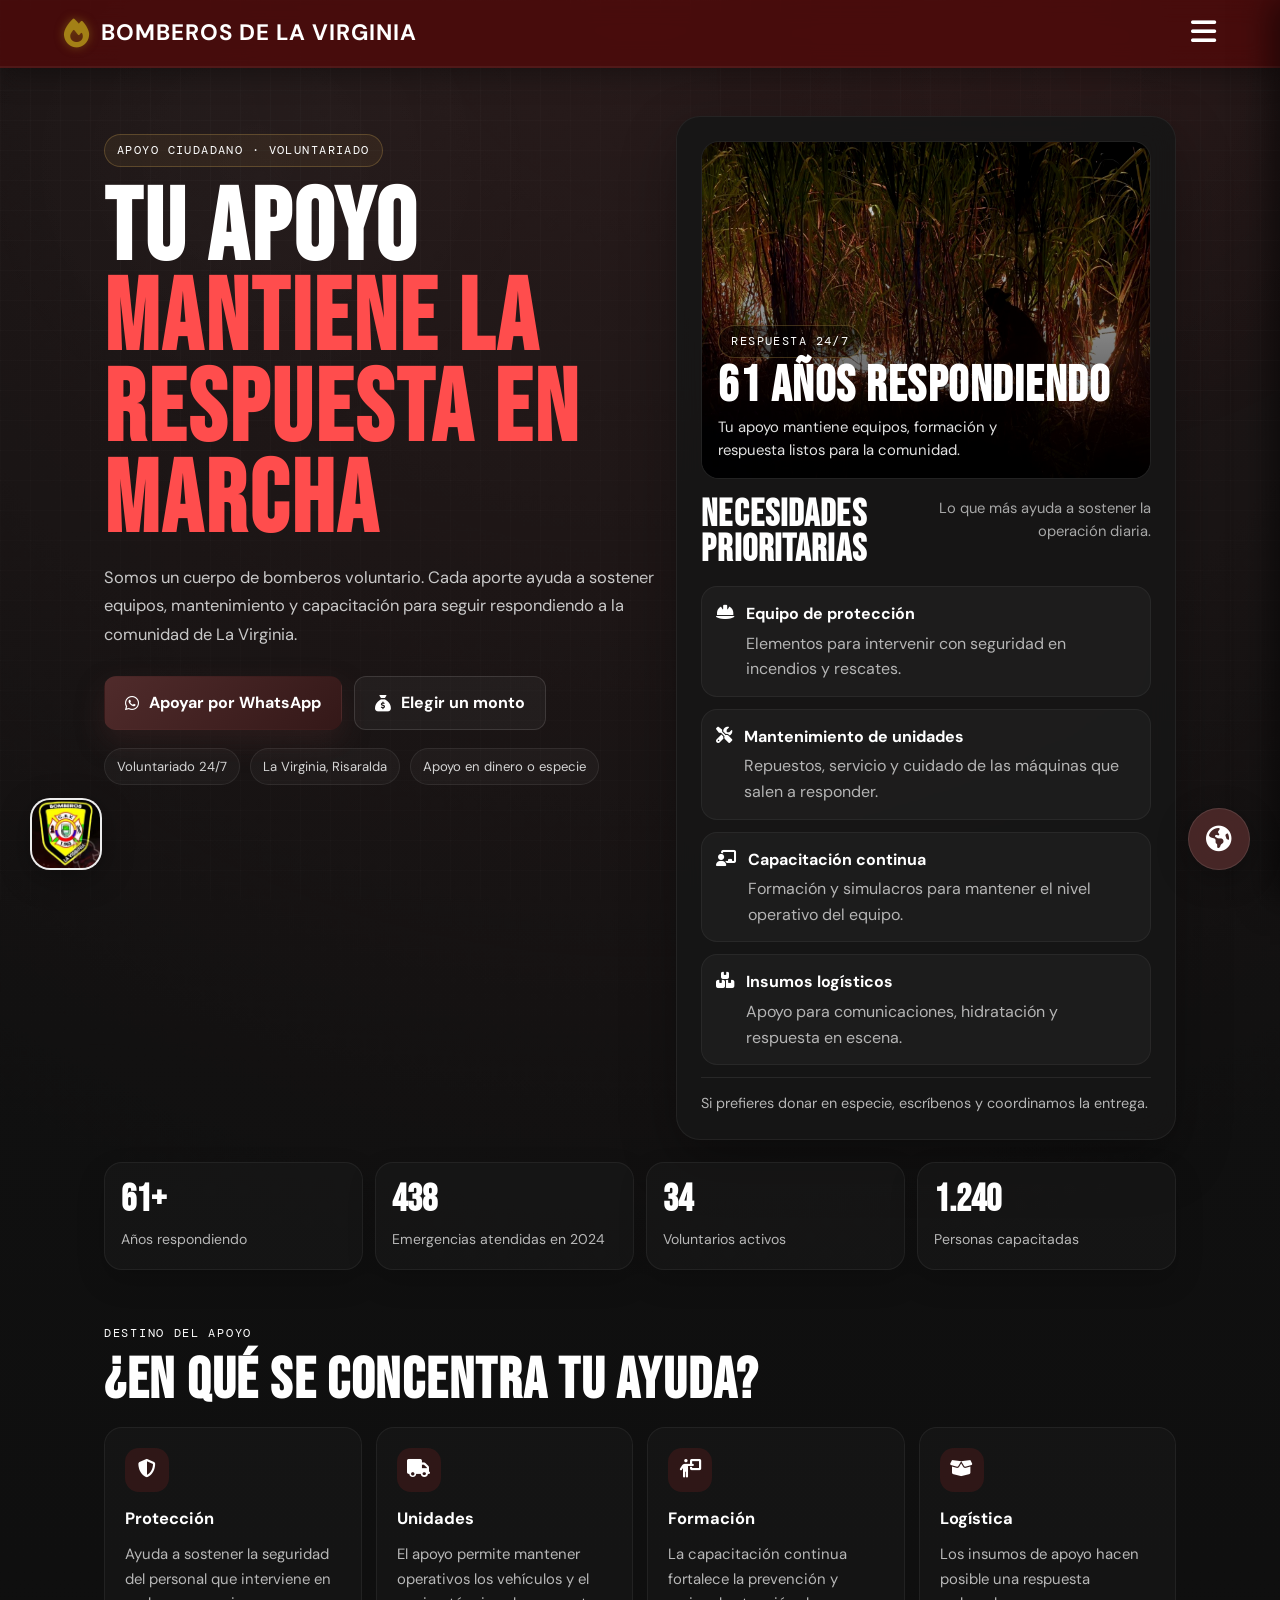
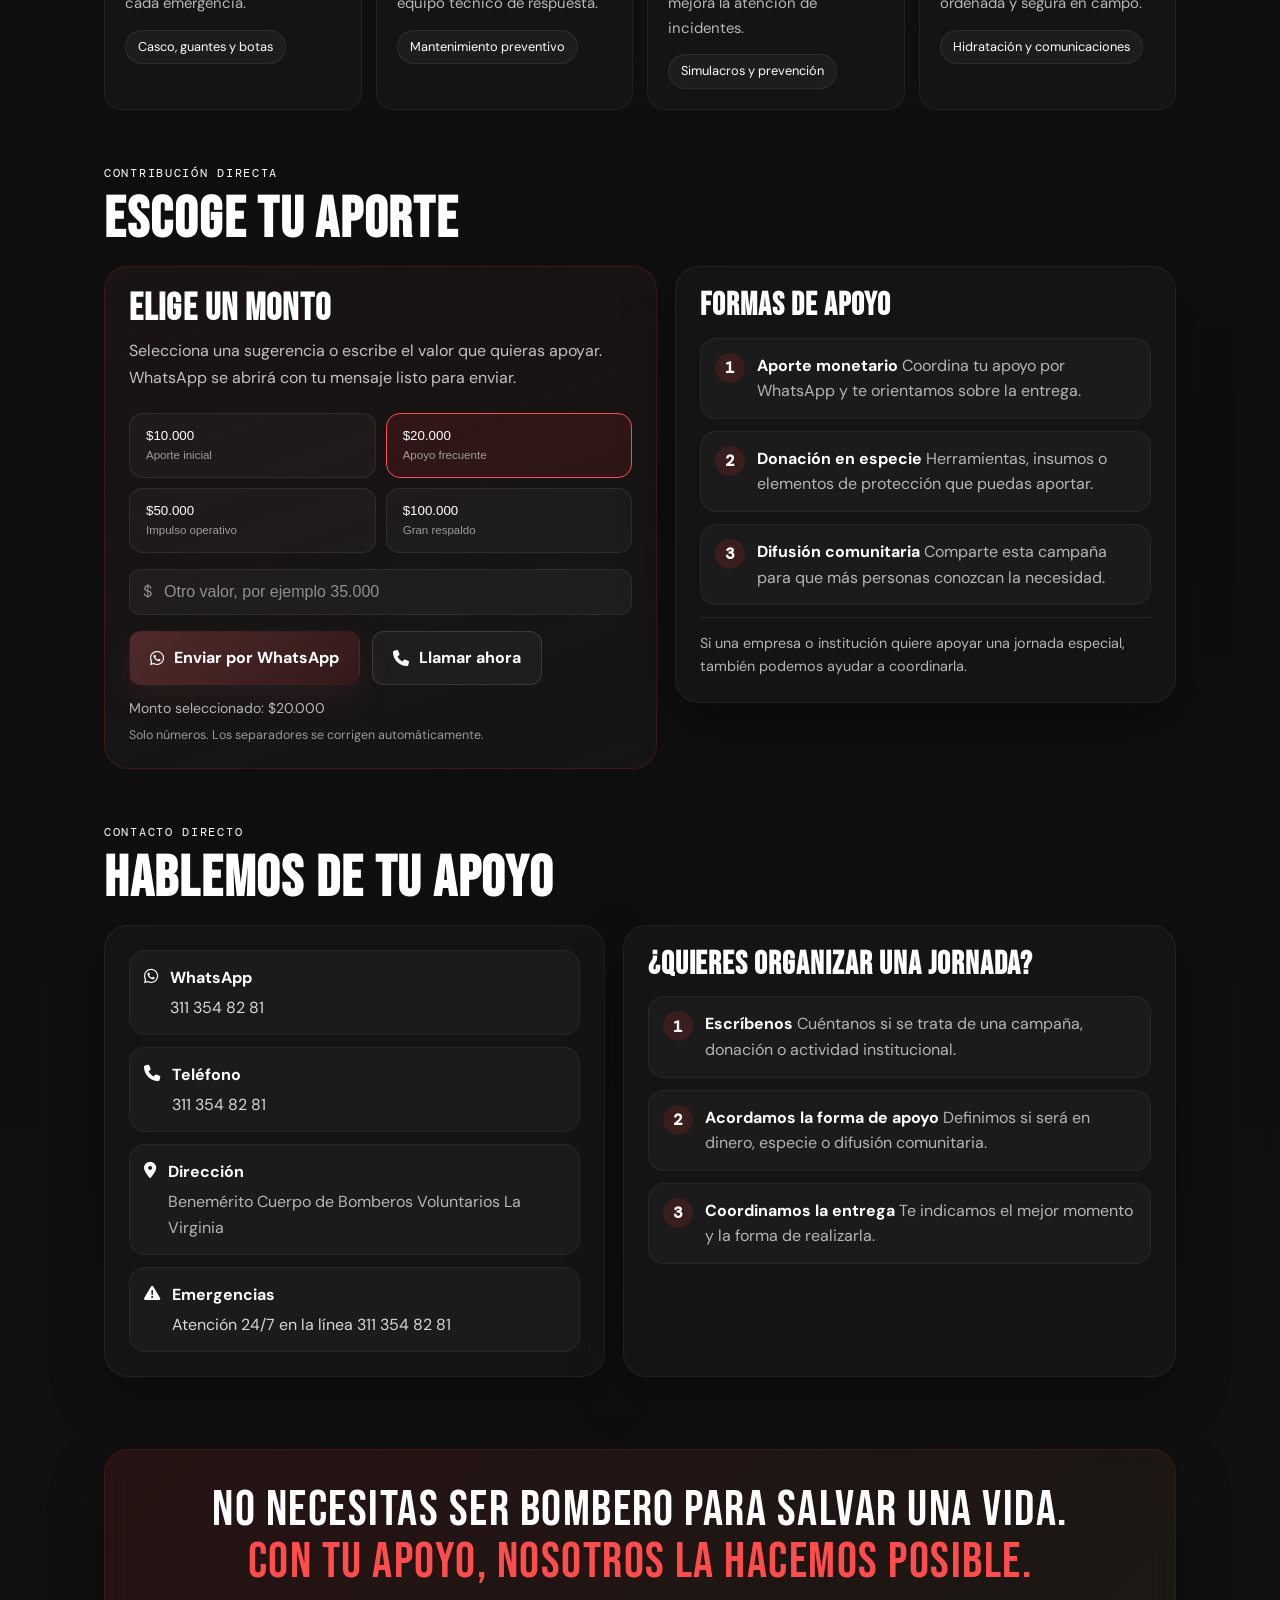
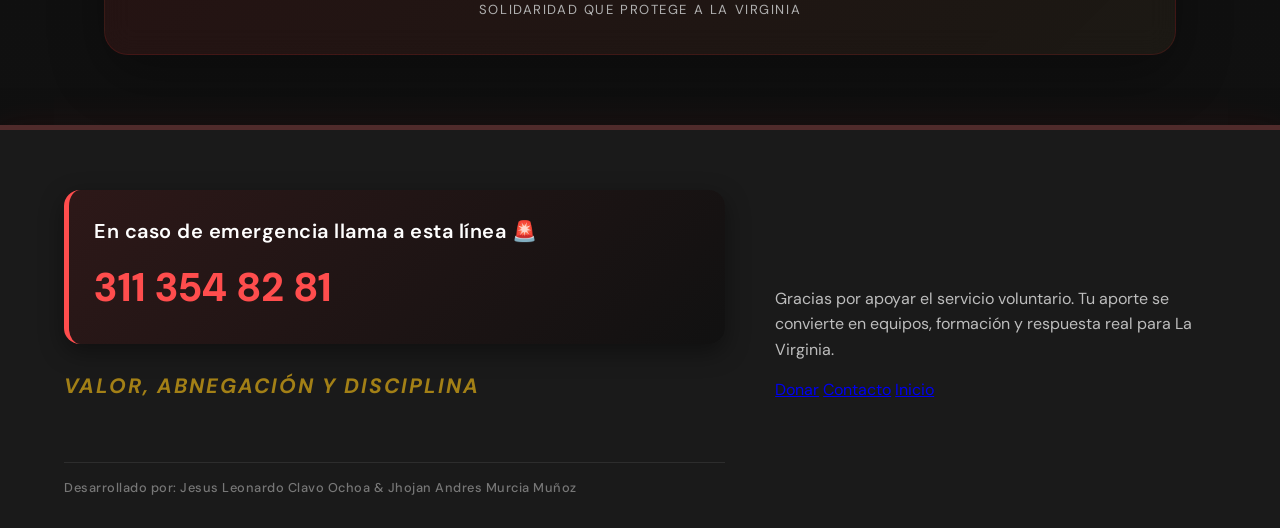
==== commit 59eae99f: "Polish support page" ====
--- a/apoyo.html
+++ b/apoyo.html
@@ -254,6 +254,93 @@
             font-size: 0.9rem;
         }
 
+        .support-panel-media {
+            position: relative;
+            overflow: hidden;
+            min-height: 230px;
+            border-radius: 18px;
+            margin-bottom: 18px;
+            border: 1px solid rgba(255, 255, 255, 0.08);
+            background: #0f0f0f;
+        }
+
+        .support-panel-media img {
+            width: 100%;
+            height: 100%;
+            display: block;
+            object-fit: cover;
+            filter: saturate(0.92) contrast(1.05);
+        }
+
+        .support-panel-media::after {
+            content: '';
+            position: absolute;
+            inset: 0;
+            background: linear-gradient(180deg, rgba(0, 0, 0, 0.05) 0%, rgba(0, 0, 0, 0.82) 100%);
+        }
+
+        .support-panel-media-copy {
+            position: absolute;
+            inset: auto 16px 16px;
+            z-index: 1;
+        }
+
+        .support-panel-media-copy .support-kicker {
+            margin-bottom: 6px;
+            background: rgba(0, 0, 0, 0.42);
+        }
+
+        .support-panel-media-copy strong {
+            display: block;
+            font-family: var(--support-title-font);
+            font-size: clamp(2.3rem, 4vw, 3.1rem);
+            line-height: 0.92;
+            letter-spacing: 0.03em;
+            color: var(--blanco-puro);
+        }
+
+        .support-panel-media-copy p {
+            margin-top: 6px;
+            max-width: 30ch;
+            color: #e2e2e2;
+            line-height: 1.55;
+            font-size: 0.93rem;
+        }
+
+        .support-stats {
+            max-width: 1200px;
+            margin: 22px auto 0;
+            padding: 0 5%;
+            display: grid;
+            grid-template-columns: repeat(4, minmax(0, 1fr));
+            gap: 12px;
+            position: relative;
+            z-index: 1;
+        }
+
+        .support-stat {
+            padding: 18px 16px;
+            border-radius: 18px;
+            background: rgba(22, 22, 22, 0.88);
+            border: 1px solid rgba(255, 255, 255, 0.06);
+            box-shadow: 0 12px 28px rgba(0, 0, 0, 0.18);
+        }
+
+        .support-stat strong {
+            display: block;
+            font-family: var(--support-title-font);
+            font-size: clamp(2.1rem, 3vw, 3rem);
+            line-height: 1;
+            color: var(--blanco-puro);
+            margin-bottom: 6px;
+        }
+
+        .support-stat span {
+            color: #b8b8b8;
+            font-size: 0.88rem;
+            line-height: 1.5;
+        }
+
         .support-section {
             padding-top: 54px;
         }
@@ -327,12 +414,18 @@
             line-height: 1.65;
         }
 
-        .need-list {
-            margin-top: 12px;
-            padding-left: 17px;
-            color: #9f9f9f;
-            font-size: 0.9rem;
-            line-height: 1.55;
+        .need-chip {
+            display: inline-flex;
+            align-items: center;
+            gap: 8px;
+            margin-top: 14px;
+            padding: 8px 12px;
+            border-radius: 999px;
+            background: rgba(255, 255, 255, 0.04);
+            border: 1px solid rgba(255, 255, 255, 0.07);
+            color: var(--oro-light);
+            font-size: 0.8rem;
+            line-height: 1.3;
         }
 
         .support-split {
@@ -440,6 +533,13 @@
         .donation-hint {
             margin-top: 12px;
             font-size: 0.88rem;
+        }
+
+        .donation-feedback {
+            margin-top: 6px;
+            color: #9a9a9a;
+            font-size: 0.78rem;
+            line-height: 1.45;
         }
 
         .support-card h4 {
@@ -609,6 +709,10 @@
                 grid-template-columns: 1fr;
             }
 
+            .support-stats {
+                grid-template-columns: repeat(2, minmax(0, 1fr));
+            }
+
             .need-grid {
                 grid-template-columns: repeat(2, 1fr);
             }
@@ -644,6 +748,11 @@
 
             .support-section {
                 padding-top: 42px;
+            }
+
+            .support-stats {
+                grid-template-columns: 1fr;
+                padding: 0 20px;
             }
         }
     </style>
@@ -702,6 +811,15 @@
             </div>
 
             <aside class="support-panel reveal">
+                <div class="support-panel-media">
+                    <img src="imagenes/primerslot/slot1-4.jpeg" alt="Bomberos voluntarios en operación">
+                    <div class="support-panel-media-copy">
+                        <div class="support-kicker">Respuesta 24/7</div>
+                        <strong>61 años respondiendo</strong>
+                        <p>Tu apoyo mantiene equipos, formación y respuesta listos para la comunidad.</p>
+                    </div>
+                </div>
+
                 <div class="support-panel-head">
                     <h3>Necesidades prioritarias</h3>
                     <p>Lo que más ayuda a sostener la operación diaria.</p>
@@ -740,6 +858,25 @@
             </aside>
         </section>
 
+        <section class="support-stats reveal" id="impacto">
+            <div class="support-stat">
+                <strong>61+</strong>
+                <span>Años respondiendo</span>
+            </div>
+            <div class="support-stat">
+                <strong>438</strong>
+                <span>Emergencias atendidas en 2024</span>
+            </div>
+            <div class="support-stat">
+                <strong>34</strong>
+                <span>Voluntarios activos</span>
+            </div>
+            <div class="support-stat">
+                <strong>1.240</strong>
+                <span>Personas capacitadas</span>
+            </div>
+        </section>
+
         <section class="support-section" id="apoyo">
             <div class="section-heading reveal">
                 <div class="section-eyebrow">Destino del apoyo</div>
@@ -751,41 +888,25 @@
                     <div class="need-icon"><i class="fa-solid fa-shield-halved"></i></div>
                     <h3>Protección</h3>
                     <p>Ayuda a sostener la seguridad del personal que interviene en cada emergencia.</p>
-                    <ul class="need-list">
-                        <li>Casco, guantes y botas</li>
-                        <li>Elementos de seguridad</li>
-                        <li>Equipos de intervención</li>
-                    </ul>
+                    <div class="need-chip">Casco, guantes y botas</div>
                 </article>
                 <article class="need-card reveal" style="transition-delay: 0.05s;">
                     <div class="need-icon"><i class="fa-solid fa-truck"></i></div>
                     <h3>Unidades</h3>
                     <p>El apoyo permite mantener operativos los vehículos y el equipo técnico de respuesta.</p>
-                    <ul class="need-list">
-                        <li>Mantenimiento preventivo</li>
-                        <li>Repuestos y servicio</li>
-                        <li>Combustible y operación</li>
-                    </ul>
+                    <div class="need-chip">Mantenimiento preventivo</div>
                 </article>
                 <article class="need-card reveal" style="transition-delay: 0.1s;">
                     <div class="need-icon"><i class="fa-solid fa-person-chalkboard"></i></div>
                     <h3>Formación</h3>
                     <p>La capacitación continua fortalece la prevención y mejora la atención de incidentes.</p>
-                    <ul class="need-list">
-                        <li>Simulacros y prácticas</li>
-                        <li>Prevención comunitaria</li>
-                        <li>Actualización técnica</li>
-                    </ul>
+                    <div class="need-chip">Simulacros y prevención</div>
                 </article>
                 <article class="need-card reveal" style="transition-delay: 0.15s;">
                     <div class="need-icon"><i class="fa-solid fa-box-open"></i></div>
                     <h3>Logística</h3>
                     <p>Los insumos de apoyo hacen posible una respuesta ordenada y segura en campo.</p>
-                    <ul class="need-list">
-                        <li>Hidratación y bienestar</li>
-                        <li>Comunicaciones</li>
-                        <li>Apoyo de escena</li>
-                    </ul>
+                    <div class="need-chip">Hidratación y comunicaciones</div>
                 </article>
             </div>
         </section>
@@ -810,15 +931,16 @@
 
                     <div class="custom-amount">
                         <span>$</span>
-                        <input type="text" id="customAmount" inputmode="numeric" placeholder="Otro valor, por ejemplo 35.000" autocomplete="off">
+                        <input type="text" id="customAmount" inputmode="numeric" placeholder="Otro valor, por ejemplo 35.000" autocomplete="off" aria-describedby="amountSummary amountFeedback">
                     </div>
 
                     <div class="cta-row">
-                        <a id="donateWhatsapp" class="support-btn primary" href="https://wa.me/573113548281?text=Hola%2C%20quiero%20apoyar%20al%20Cuerpo%20de%20Bomberos%20Voluntarios%20de%20La%20Virginia%20con%20%2420.000.%20%C2%BFMe%20pueden%20orientar%3F" target="_blank" rel="noopener noreferrer"><i class="fa-brands fa-whatsapp"></i> Enviar por WhatsApp</a>
+                        <a id="btn-whatsapp" class="support-btn primary" href="https://wa.me/573113548281?text=Hola%2C%20quiero%20apoyar%20al%20Cuerpo%20de%20Bomberos%20Voluntarios%20de%20La%20Virginia%20con%20%2420.000.%20%C2%BFMe%20pueden%20orientar%3F" target="_blank" rel="noopener noreferrer"><i class="fa-brands fa-whatsapp"></i> Enviar por WhatsApp</a>
                         <a class="support-btn secondary" href="tel:3113548281"><i class="fa-solid fa-phone"></i> Llamar ahora</a>
                     </div>
 
-                    <div class="donation-hint" id="amountSummary">Monto sugerido: $20.000</div>
+                    <div class="donation-hint" id="amountSummary" aria-live="polite">Monto sugerido: $20.000</div>
+                    <div class="donation-feedback" id="amountFeedback">Solo números. Los separadores se corrigen automáticamente.</div>
                 </div>
 
                 <div class="support-card reveal" style="transition-delay: 0.05s;">
@@ -851,13 +973,6 @@
             </div>
         </section>
 
-        <section class="support-quote">
-            <div class="quote-panel reveal">
-                <div class="quote-text">No necesitas ser bombero para salvar una vida.<br><em>Con tu apoyo, nosotros la hacemos posible.</em></div>
-                <div class="quote-author">Solidaridad que protege a La Virginia</div>
-            </div>
-        </section>
-
         <section class="support-section" id="contacto">
             <div class="section-heading reveal">
                 <div class="section-eyebrow">Contacto directo</div>
@@ -924,6 +1039,13 @@
                         </div>
                     </div>
                 </div>
+            </div>
+        </section>
+
+        <section class="support-quote">
+            <div class="quote-panel reveal">
+                <div class="quote-text">No necesitas ser bombero para salvar una vida.<br><em>Con tu apoyo, nosotros la hacemos posible.</em></div>
+                <div class="quote-author">Solidaridad que protege a La Virginia</div>
             </div>
         </section>
     </main>
@@ -942,18 +1064,11 @@
             </div>
 
             <div class="footer-right">
-                <p style="margin-bottom: 14px; color: #bdbdbd; line-height: 1.6;">Gracias por apoyar el servicio voluntario del Cuerpo de Bomberos de La Virginia.</p>
-                <div class="map-wrapper">
-                    <iframe
-                        src="https://www.google.com/maps/embed?pb=!1m18!1m12!1m3!1d3977.171731557008!2d-75.8824106!3d4.8942693!2m3!1f0!2f0!3f0!3m2!1i1024!2i768!4f13.1!3m3!1m2!1s0x8e387f39b6da5555%3A0xcf9da67ea107ad0e!2sBenem%C3%A9rito%20Cuerpo%20de%20Bomberos%20Voluntarios%20La%20Virginia!5e0!3m2!1ses!2sco!4v1717694400000!5m2!1ses!2sco"
-                        width="100%"
-                        height="220"
-                        style="border:0;"
-                        allowfullscreen=""
-                        loading="lazy"
-                        title="Ubicación del Cuerpo de Bomberos Voluntarios La Virginia"
-                        referrerpolicy="no-referrer-when-downgrade">
-                    </iframe>
+                <p style="margin-bottom: 14px; color: #bdbdbd; line-height: 1.6;">Gracias por apoyar el servicio voluntario. Tu aporte se convierte en equipos, formación y respuesta real para La Virginia.</p>
+                <div class="footer-links">
+                    <a class="footer-link" href="apoyo.html#donar">Donar</a>
+                    <a class="footer-link" href="apoyo.html#contacto">Contacto</a>
+                    <a class="footer-link" href="index.html#inicio">Inicio</a>
                 </div>
             </div>
         </div>
@@ -965,12 +1080,17 @@
         const amountButtons = document.querySelectorAll('.amount-btn');
         const customAmount = document.getElementById('customAmount');
         const heroWhatsapp = document.getElementById('heroWhatsapp');
-        const donateWhatsapp = document.getElementById('donateWhatsapp');
+        const btnWhatsapp = document.getElementById('btn-whatsapp');
         const amountSummary = document.getElementById('amountSummary');
+        const amountFeedback = document.getElementById('amountFeedback');
         const defaultButton = document.querySelector('.amount-btn.active');
 
+        function normalizeAmount(value) {
+            return String(value).replace(/\D/g, '');
+        }
+
         function formatAmount(value) {
-            const digits = String(value).replace(/\D/g, '');
+            const digits = normalizeAmount(value);
             if (!digits) {
                 return '';
             }
@@ -978,21 +1098,25 @@
         }
 
         function buildMessage(amountText) {
-            if (amountText) {
-                return `Hola, quiero apoyar al Cuerpo de Bomberos Voluntarios de La Virginia con $${amountText}. ¿Me pueden orientar?`;
-            }
-            return 'Hola, quiero apoyar al Cuerpo de Bomberos Voluntarios de La Virginia. ¿Me pueden orientar?';
-        }
-
-        function syncWhatsAppLinks(amountText, isCustom = false) {
-            const formattedAmount = amountText ? formatAmount(amountText) : '';
-            const message = buildMessage(formattedAmount || '');
+            return amountText
+                ? `Hola, quiero apoyar con $${amountText}. ¿Me pueden orientar?`
+                : 'Hola, quiero apoyar al Cuerpo de Bomberos Voluntarios de La Virginia. ¿Me pueden orientar?';
+        }
+
+        function updateWhatsAppLinks(amountText, source = 'preset') {
+            const digits = normalizeAmount(amountText);
+            const formattedAmount = digits ? formatAmount(digits) : '';
+            const message = buildMessage(formattedAmount);
             const url = `${whatsappBase}${encodeURIComponent(message)}`;
 
-            heroWhatsapp.href = url;
-            donateWhatsapp.href = url;
+            [heroWhatsapp, btnWhatsapp].forEach(link => {
+                if (link) {
+                    link.href = url;
+                }
+            });
+
             amountSummary.textContent = formattedAmount
-                ? (isCustom ? `Monto personalizado: $${formattedAmount}` : `Monto sugerido: $${formattedAmount}`)
+                ? (source === 'custom' ? `Monto personalizado: $${formattedAmount}` : `Monto seleccionado: $${formattedAmount}`)
                 : 'Monto sugerido: $20.000';
         }
 
@@ -1004,7 +1128,10 @@
             });
 
             customAmount.value = '';
-            syncWhatsAppLinks(button.dataset.amount, false);
+            if (amountFeedback) {
+                amountFeedback.textContent = 'Solo números. Los separadores se corrigen automáticamente.';
+            }
+            updateWhatsAppLinks(button.dataset.amount, 'preset');
         }
 
         amountButtons.forEach(button => {
@@ -1012,13 +1139,16 @@
         });
 
         customAmount.addEventListener('input', () => {
-            const digits = customAmount.value.replace(/\D/g, '');
+            const digits = normalizeAmount(customAmount.value);
 
             if (!digits) {
+                if (amountFeedback) {
+                    amountFeedback.textContent = 'Solo números. Los separadores se corrigen automáticamente.';
+                }
                 if (defaultButton) {
                     setActiveAmount(defaultButton);
                 } else {
-                    syncWhatsAppLinks('', false);
+                    updateWhatsAppLinks('', 'preset');
                 }
                 return;
             }
@@ -1029,7 +1159,16 @@
             });
 
             customAmount.value = formatAmount(digits);
-            syncWhatsAppLinks(digits, true);
+            if (amountFeedback) {
+                amountFeedback.textContent = 'El monto se actualiza automáticamente en WhatsApp.';
+            }
+            updateWhatsAppLinks(digits, 'custom');
+        });
+
+        customAmount.addEventListener('blur', () => {
+            if (!customAmount.value && defaultButton) {
+                setActiveAmount(defaultButton);
+            }
         });
 
         const observer = new IntersectionObserver((entries) => {
@@ -1052,7 +1191,7 @@
         }, { threshold: 0.18 });
 
         document.querySelectorAll('.reveal').forEach(element => observer.observe(element));
-        syncWhatsAppLinks('20000', false);
+        updateWhatsAppLinks('20000', 'preset');
     </script>
 </body>
 </html>
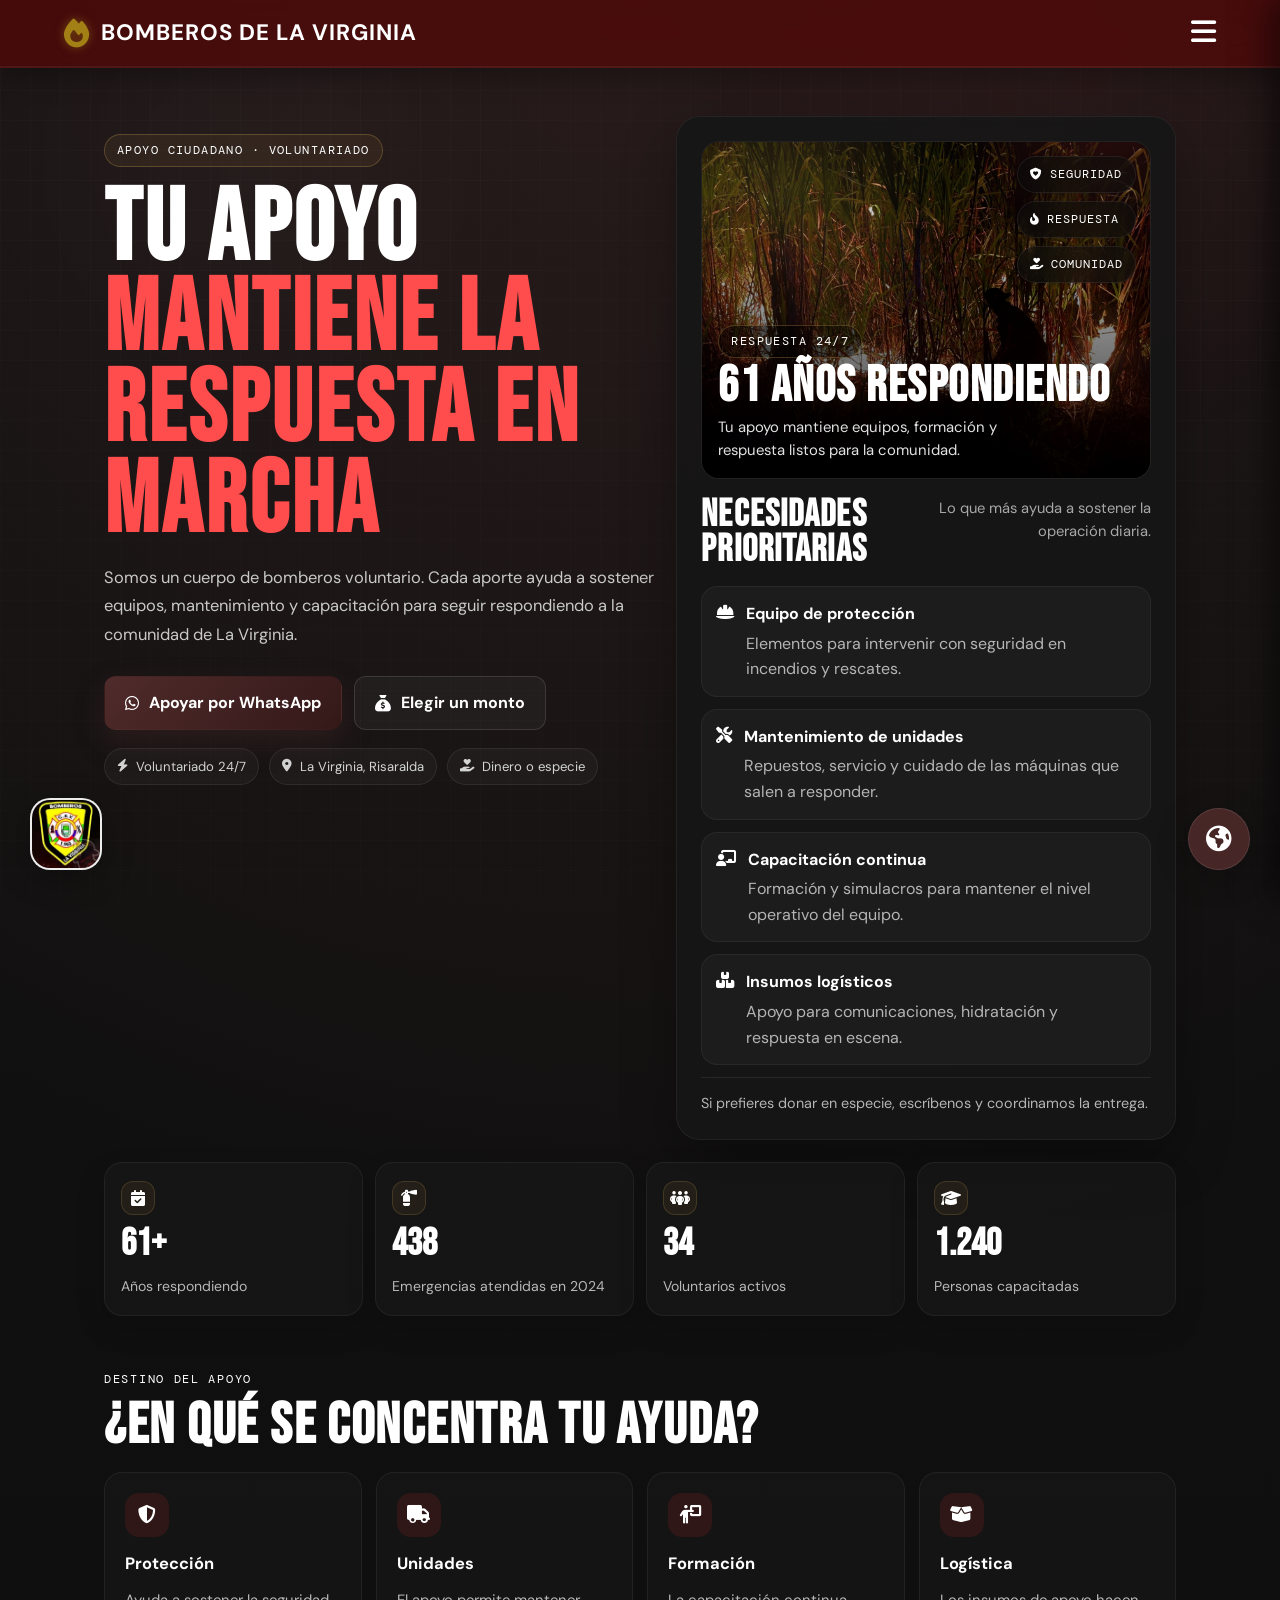
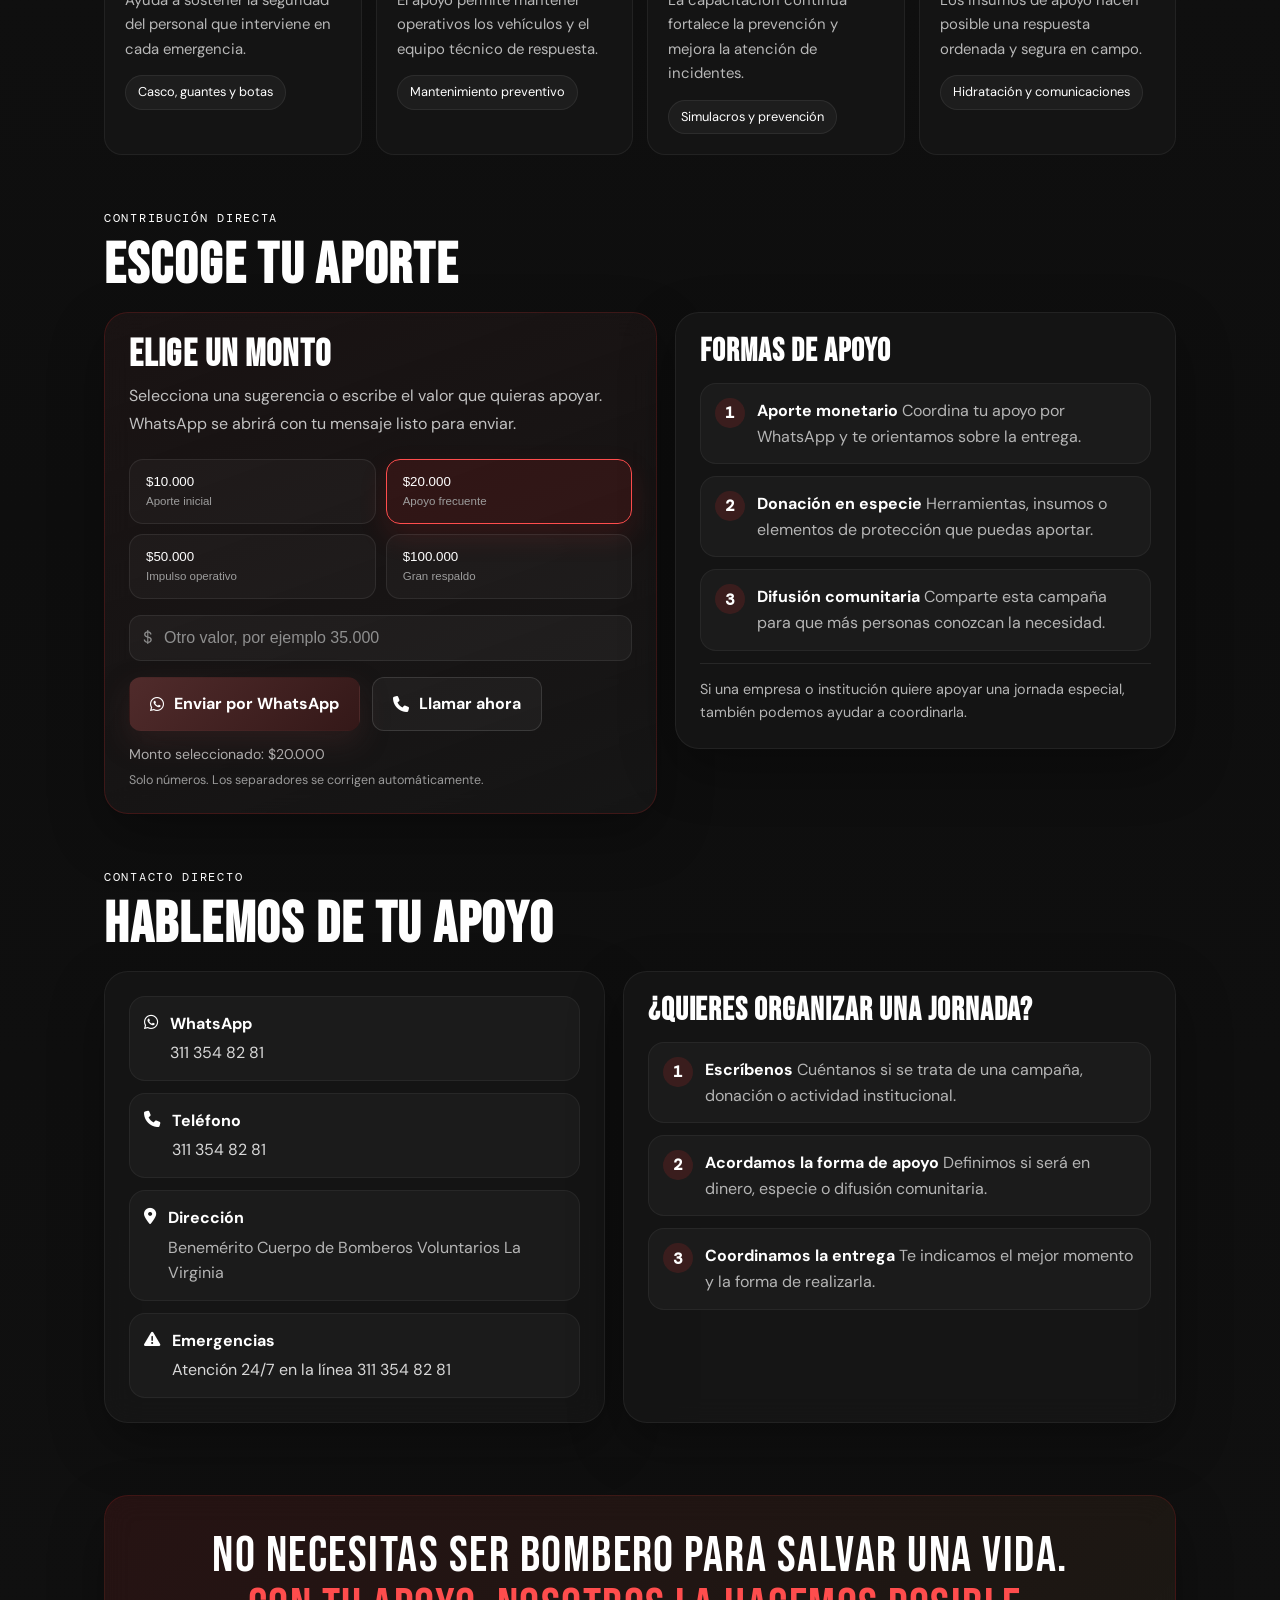
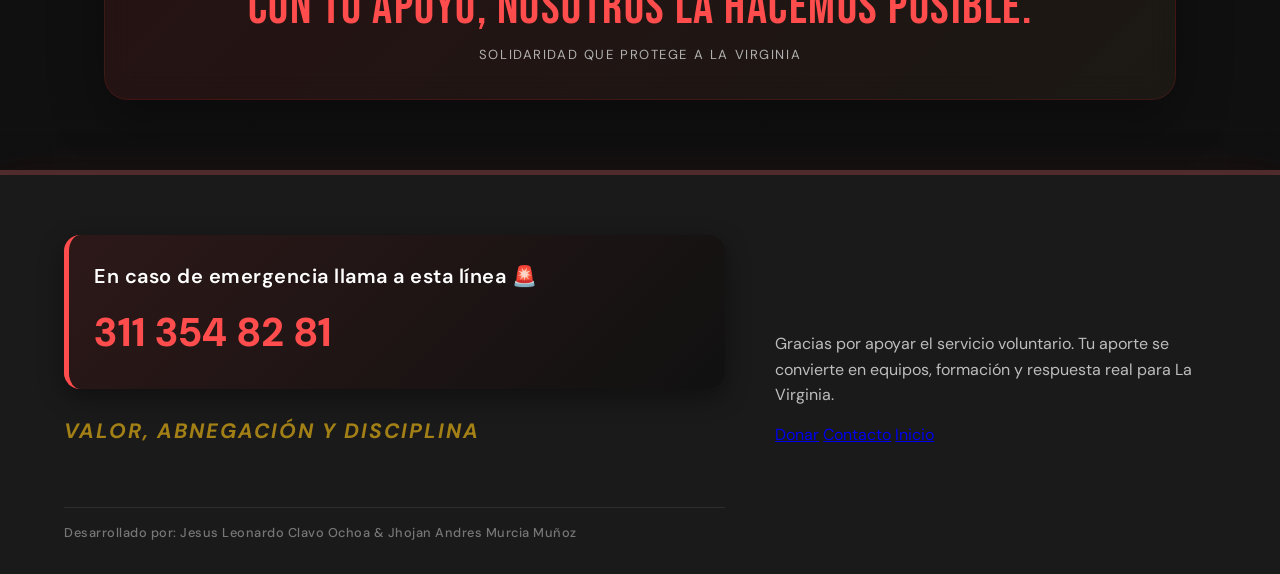
==== commit 76c69ca1: "Add support page animations" ====
--- a/apoyo.html
+++ b/apoyo.html
@@ -45,6 +45,38 @@
             opacity: 0.45;
         }
 
+        @keyframes supportFloat {
+            0%, 100% { transform: translateY(0); }
+            50% { transform: translateY(-4px); }
+        }
+
+        @keyframes supportSweep {
+            0% { transform: translateX(-120%) skewX(-18deg); opacity: 0; }
+            20% { opacity: 0.55; }
+            100% { transform: translateX(120%) skewX(-18deg); opacity: 0; }
+        }
+
+        @keyframes supportPress {
+            0% { opacity: 0.6; transform: scale(0.92); }
+            100% { opacity: 0; transform: scale(1.35); }
+        }
+
+        @keyframes supportPop {
+            0% { transform: translateY(0) scale(1); }
+            40% { transform: translateY(-3px) scale(1.03); }
+            100% { transform: translateY(0) scale(1); }
+        }
+
+        @keyframes supportSpark {
+            0% { opacity: 0.9; transform: translate(-50%, -50%) scale(0.6); }
+            100% { opacity: 0; transform: translate(calc(-50% + var(--dx)), calc(-50% + var(--dy))) scale(0.2); }
+        }
+
+        @keyframes badgeFloat {
+            0%, 100% { transform: translateY(0); }
+            50% { transform: translateY(-3px); }
+        }
+
         .support-main {
             position: relative;
             z-index: 1;
@@ -126,10 +158,62 @@
             font-weight: 700;
             border: 1px solid transparent;
             transition: transform 0.2s ease, box-shadow 0.2s ease, border-color 0.2s ease, background 0.2s ease;
+            position: relative;
+            overflow: hidden;
+            isolation: isolate;
         }
 
         .support-btn:hover {
             transform: translateY(-2px);
+        }
+
+        .support-btn:active {
+            transform: translateY(1px) scale(0.98);
+        }
+
+        .support-btn::before,
+        .amount-btn::before {
+            content: '';
+            position: absolute;
+            inset: 0;
+            background: linear-gradient(120deg, transparent 0%, rgba(255, 255, 255, 0.18) 50%, transparent 100%);
+            transform: translateX(-120%) skewX(-18deg);
+            opacity: 0;
+            pointer-events: none;
+            z-index: 0;
+        }
+
+        .support-btn:hover::before,
+        .amount-btn:hover::before {
+            animation: supportSweep 0.9s ease;
+        }
+
+        .support-btn::after,
+        .amount-btn::after {
+            content: '';
+            position: absolute;
+            inset: 0;
+            background: radial-gradient(circle at var(--press-x, 50%) var(--press-y, 50%), rgba(255, 255, 255, 0.38) 0%, rgba(255, 255, 255, 0.18) 12%, transparent 35%);
+            opacity: 0;
+            pointer-events: none;
+            z-index: 0;
+        }
+
+        .support-btn.is-pressed::after,
+        .amount-btn.is-pressed::after {
+            animation: supportPress 0.55s ease-out;
+        }
+
+        .support-btn.is-pressed,
+        .amount-btn.is-pressed,
+        .amount-btn.is-selected-burst {
+            animation: supportPop 0.55s ease;
+        }
+
+        .support-btn > *,
+        .amount-btn > * {
+            position: relative;
+            z-index: 1;
         }
 
         .support-btn:focus-visible,
@@ -165,17 +249,40 @@
             background: rgba(255, 255, 255, 0.03);
             color: #d5d5d5;
             font-size: 0.82rem;
+            display: inline-flex;
+            align-items: center;
+            gap: 8px;
+        }
+
+        .support-tag i {
+            color: var(--oro-light);
+            font-size: 0.8rem;
         }
 
         .support-panel,
         .support-card,
         .contact-card,
-        .quote-panel {
+        .quote-panel,
+        .donation-card {
             background: rgba(22, 22, 22, 0.88);
             border: 1px solid rgba(255, 255, 255, 0.06);
             border-radius: 24px;
             box-shadow: 0 20px 55px rgba(0, 0, 0, 0.32);
             backdrop-filter: blur(14px);
+            transition: transform 0.28s ease, box-shadow 0.28s ease, border-color 0.28s ease;
+            overflow: hidden;
+            position: relative;
+            isolation: isolate;
+        }
+
+        .support-panel:hover,
+        .support-card:hover,
+        .contact-card:hover,
+        .quote-panel:hover,
+        .donation-card:hover {
+            transform: translateY(-4px);
+            box-shadow: 0 24px 64px rgba(0, 0, 0, 0.42);
+            border-color: rgba(255, 255, 255, 0.10);
         }
 
         .support-panel {
@@ -222,6 +329,13 @@
             border-radius: 16px;
             background: rgba(255, 255, 255, 0.03);
             border: 1px solid rgba(255, 255, 255, 0.05);
+            transition: transform 0.22s ease, background 0.22s ease, border-color 0.22s ease;
+        }
+
+        .support-list-item:hover {
+            transform: translateY(-2px);
+            border-color: rgba(212, 168, 83, 0.22);
+            background: rgba(255, 255, 255, 0.05);
         }
 
         .support-list-item i {
@@ -229,6 +343,25 @@
             color: var(--oro-light);
             font-size: 1.02rem;
             flex-shrink: 0;
+            transition: transform 0.22s ease, color 0.22s ease;
+        }
+
+        .support-list-item:hover i {
+            transform: scale(1.12) rotate(-6deg);
+            color: var(--blanco-puro);
+        }
+
+        .button-spark {
+            position: absolute;
+            width: 6px;
+            height: 6px;
+            border-radius: 50%;
+            background: radial-gradient(circle, rgba(255, 255, 255, 0.95) 0%, rgba(255, 255, 255, 0.55) 35%, rgba(255, 255, 255, 0) 72%);
+            pointer-events: none;
+            z-index: 0;
+            animation: supportSpark 0.72s ease-out forwards;
+            animation-delay: var(--delay, 0s);
+            mix-blend-mode: screen;
         }
 
         .support-list-item strong,
@@ -264,12 +397,29 @@
             background: #0f0f0f;
         }
 
+        .support-panel-media::before {
+            content: '';
+            position: absolute;
+            inset: -18%;
+            background: radial-gradient(circle at 25% 25%, rgba(212, 168, 83, 0.22), transparent 34%), radial-gradient(circle at 80% 10%, rgba(255, 77, 77, 0.16), transparent 28%);
+            mix-blend-mode: screen;
+            pointer-events: none;
+            z-index: 1;
+            animation: badgeFloat 9s ease-in-out infinite;
+        }
+
         .support-panel-media img {
             width: 100%;
             height: 100%;
             display: block;
             object-fit: cover;
             filter: saturate(0.92) contrast(1.05);
+            transition: transform 0.8s ease, filter 0.8s ease;
+        }
+
+        .support-panel-media:hover img {
+            transform: scale(1.05);
+            filter: saturate(1) contrast(1.08);
         }
 
         .support-panel-media::after {
@@ -277,12 +427,13 @@
             position: absolute;
             inset: 0;
             background: linear-gradient(180deg, rgba(0, 0, 0, 0.05) 0%, rgba(0, 0, 0, 0.82) 100%);
+            z-index: 1;
         }
 
         .support-panel-media-copy {
             position: absolute;
             inset: auto 16px 16px;
-            z-index: 1;
+            z-index: 2;
         }
 
         .support-panel-media-copy .support-kicker {
@@ -305,6 +456,45 @@
             color: #e2e2e2;
             line-height: 1.55;
             font-size: 0.93rem;
+        }
+
+        .support-panel-badges {
+            position: absolute;
+            top: 14px;
+            right: 14px;
+            display: flex;
+            flex-direction: column;
+            gap: 8px;
+            z-index: 2;
+        }
+
+        .support-panel-badge {
+            display: inline-flex;
+            align-items: center;
+            gap: 8px;
+            padding: 8px 12px;
+            border-radius: 999px;
+            background: rgba(13, 13, 13, 0.58);
+            border: 1px solid rgba(255, 255, 255, 0.08);
+            color: var(--blanco-puro);
+            font-family: var(--support-mono-font);
+            font-size: 0.74rem;
+            letter-spacing: 0.08em;
+            text-transform: uppercase;
+            backdrop-filter: blur(12px);
+            animation: badgeFloat 6s ease-in-out infinite;
+        }
+
+        .support-panel-badge:nth-child(2) {
+            animation-delay: 0.8s;
+        }
+
+        .support-panel-badge:nth-child(3) {
+            animation-delay: 1.6s;
+        }
+
+        .support-panel-badge i {
+            color: var(--oro-light);
         }
 
         .support-stats {
@@ -324,6 +514,31 @@
             background: rgba(22, 22, 22, 0.88);
             border: 1px solid rgba(255, 255, 255, 0.06);
             box-shadow: 0 12px 28px rgba(0, 0, 0, 0.18);
+            display: flex;
+            flex-direction: column;
+            align-items: flex-start;
+            gap: 6px;
+            transition: transform 0.22s ease, border-color 0.22s ease, box-shadow 0.22s ease;
+        }
+
+        .support-stat:hover {
+            transform: translateY(-3px);
+            border-color: rgba(212, 168, 83, 0.24);
+            box-shadow: 0 16px 34px rgba(0, 0, 0, 0.24);
+        }
+
+        .support-stat i {
+            width: 34px;
+            height: 34px;
+            border-radius: 12px;
+            display: inline-flex;
+            align-items: center;
+            justify-content: center;
+            color: var(--oro-light);
+            background: rgba(212, 168, 83, 0.08);
+            border: 1px solid rgba(212, 168, 83, 0.18);
+            margin-bottom: 4px;
+            animation: supportFloat 5.5s ease-in-out infinite;
         }
 
         .support-stat strong {
@@ -382,12 +597,17 @@
             border-radius: 18px;
             background: rgba(22, 22, 22, 0.88);
             border: 1px solid rgba(255, 255, 255, 0.06);
-            transition: transform 0.2s ease, border-color 0.2s ease;
+            transition: transform 0.2s ease, border-color 0.2s ease, box-shadow 0.2s ease, background 0.2s ease;
+            position: relative;
+            overflow: hidden;
+            isolation: isolate;
         }
 
         .need-card:hover {
             transform: translateY(-3px);
             border-color: rgba(255, 77, 77, 0.35);
+            box-shadow: 0 16px 34px rgba(0, 0, 0, 0.18);
+            background: rgba(22, 22, 22, 0.95);
         }
 
         .need-icon {
@@ -401,6 +621,13 @@
             background: rgba(198, 40, 40, 0.15);
             color: var(--rojo-vivo);
             font-size: 1.15rem;
+            transition: transform 0.22s ease, box-shadow 0.22s ease, background 0.22s ease;
+        }
+
+        .need-card:hover .need-icon {
+            transform: translateY(-3px) rotate(-4deg) scale(1.06);
+            background: rgba(198, 40, 40, 0.22);
+            box-shadow: 0 10px 20px rgba(198, 40, 40, 0.16);
         }
 
         .need-card h3 {
@@ -484,6 +711,7 @@
         .amount-btn.active {
             border-color: var(--rojo-alerta);
             background: rgba(198, 40, 40, 0.14);
+            box-shadow: 0 12px 28px rgba(198, 40, 40, 0.16);
         }
 
         .amount-btn small {
@@ -561,6 +789,16 @@
             border-radius: 16px;
             border: 1px solid rgba(255, 255, 255, 0.05);
             background: rgba(255, 255, 255, 0.03);
+            transition: transform 0.2s ease, border-color 0.2s ease, background 0.2s ease;
+            position: relative;
+            overflow: hidden;
+            isolation: isolate;
+        }
+
+        .contact-item:hover {
+            transform: translateY(-2px);
+            border-color: rgba(212, 168, 83, 0.22);
+            background: rgba(255, 255, 255, 0.05);
         }
 
         .priority-head {
@@ -631,6 +869,12 @@
             color: var(--oro-light);
             font-size: 1.02rem;
             flex-shrink: 0;
+            transition: transform 0.2s ease, color 0.2s ease;
+        }
+
+        .contact-item:hover i {
+            transform: scale(1.12);
+            color: var(--blanco-puro);
         }
 
         .contact-item a {
@@ -804,15 +1048,20 @@
                     <a class="support-btn secondary" href="#donar"><i class="fa-solid fa-sack-dollar"></i> Elegir un monto</a>
                 </div>
                 <div class="support-tags">
-                    <span class="support-tag">Voluntariado 24/7</span>
-                    <span class="support-tag">La Virginia, Risaralda</span>
-                    <span class="support-tag">Apoyo en dinero o especie</span>
+                    <span class="support-tag"><i class="fa-solid fa-bolt"></i> Voluntariado 24/7</span>
+                    <span class="support-tag"><i class="fa-solid fa-location-dot"></i> La Virginia, Risaralda</span>
+                    <span class="support-tag"><i class="fa-solid fa-hand-holding-heart"></i> Dinero o especie</span>
                 </div>
             </div>
 
             <aside class="support-panel reveal">
                 <div class="support-panel-media">
                     <img src="imagenes/primerslot/slot1-4.jpeg" alt="Bomberos voluntarios en operación">
+                    <div class="support-panel-badges" aria-hidden="true">
+                        <span class="support-panel-badge"><i class="fa-solid fa-shield-heart"></i> Seguridad</span>
+                        <span class="support-panel-badge"><i class="fa-solid fa-fire-flame-curved"></i> Respuesta</span>
+                        <span class="support-panel-badge"><i class="fa-solid fa-hand-holding-heart"></i> Comunidad</span>
+                    </div>
                     <div class="support-panel-media-copy">
                         <div class="support-kicker">Respuesta 24/7</div>
                         <strong>61 años respondiendo</strong>
@@ -860,18 +1109,22 @@
 
         <section class="support-stats reveal" id="impacto">
             <div class="support-stat">
+                <i class="fa-solid fa-calendar-check"></i>
                 <strong>61+</strong>
                 <span>Años respondiendo</span>
             </div>
             <div class="support-stat">
+                <i class="fa-solid fa-fire-extinguisher"></i>
                 <strong>438</strong>
                 <span>Emergencias atendidas en 2024</span>
             </div>
             <div class="support-stat">
+                <i class="fa-solid fa-people-group"></i>
                 <strong>34</strong>
                 <span>Voluntarios activos</span>
             </div>
             <div class="support-stat">
+                <i class="fa-solid fa-graduation-cap"></i>
                 <strong>1.240</strong>
                 <span>Personas capacitadas</span>
             </div>
@@ -1085,6 +1338,60 @@
         const amountFeedback = document.getElementById('amountFeedback');
         const defaultButton = document.querySelector('.amount-btn.active');
 
+        function pressEffect(target, event) {
+            if (!target) {
+                return;
+            }
+
+            const rect = target.getBoundingClientRect();
+            const x = event ? event.clientX - rect.left : rect.width / 2;
+            const y = event ? event.clientY - rect.top : rect.height / 2;
+
+            target.style.setProperty('--press-x', `${x}px`);
+            target.style.setProperty('--press-y', `${y}px`);
+            target.classList.remove('is-pressed');
+            void target.offsetWidth;
+            target.classList.add('is-pressed');
+
+            clearTimeout(target._pressTimer);
+            target._pressTimer = setTimeout(() => {
+                target.classList.remove('is-pressed');
+            }, 580);
+        }
+
+        function spawnSparks(target, count = 4) {
+            if (!target) {
+                return;
+            }
+
+            const rect = target.getBoundingClientRect();
+            const centerX = rect.width / 2;
+            const centerY = rect.height / 2;
+
+            for (let index = 0; index < count; index += 1) {
+                const spark = document.createElement('span');
+                spark.className = 'button-spark';
+                spark.style.left = `${centerX}px`;
+                spark.style.top = `${centerY}px`;
+
+                const angle = ((Math.PI * 2) / count) * index + (Math.random() * 0.45 - 0.22);
+                const distance = 22 + Math.random() * 18;
+                spark.style.setProperty('--dx', `${Math.cos(angle) * distance}px`);
+                spark.style.setProperty('--dy', `${Math.sin(angle) * distance}px`);
+                spark.style.setProperty('--delay', `${Math.random() * 0.08}s`);
+
+                target.appendChild(spark);
+                spark.addEventListener('animationend', () => spark.remove());
+            }
+        }
+
+        document.querySelectorAll('.support-btn, .amount-btn').forEach(target => {
+            target.addEventListener('pointerdown', (event) => {
+                pressEffect(target, event);
+                spawnSparks(target, target.classList.contains('amount-btn') ? 6 : 4);
+            });
+        });
+
         function normalizeAmount(value) {
             return String(value).replace(/\D/g, '');
         }
@@ -1099,7 +1406,7 @@
 
         function buildMessage(amountText) {
             return amountText
-                ? `Hola, quiero apoyar con $${amountText}. ¿Me pueden orientar?`
+                ? `Hola, quiero apoyar al Cuerpo de Bomberos Voluntarios de La Virginia con $${amountText}. ¿Me pueden orientar?`
                 : 'Hola, quiero apoyar al Cuerpo de Bomberos Voluntarios de La Virginia. ¿Me pueden orientar?';
         }
 
@@ -1128,6 +1435,14 @@
             });
 
             customAmount.value = '';
+            button.classList.remove('is-selected-burst');
+            void button.offsetWidth;
+            button.classList.add('is-selected-burst');
+            clearTimeout(button._burstTimer);
+            button._burstTimer = setTimeout(() => {
+                button.classList.remove('is-selected-burst');
+            }, 580);
+
             if (amountFeedback) {
                 amountFeedback.textContent = 'Solo números. Los separadores se corrigen automáticamente.';
             }
